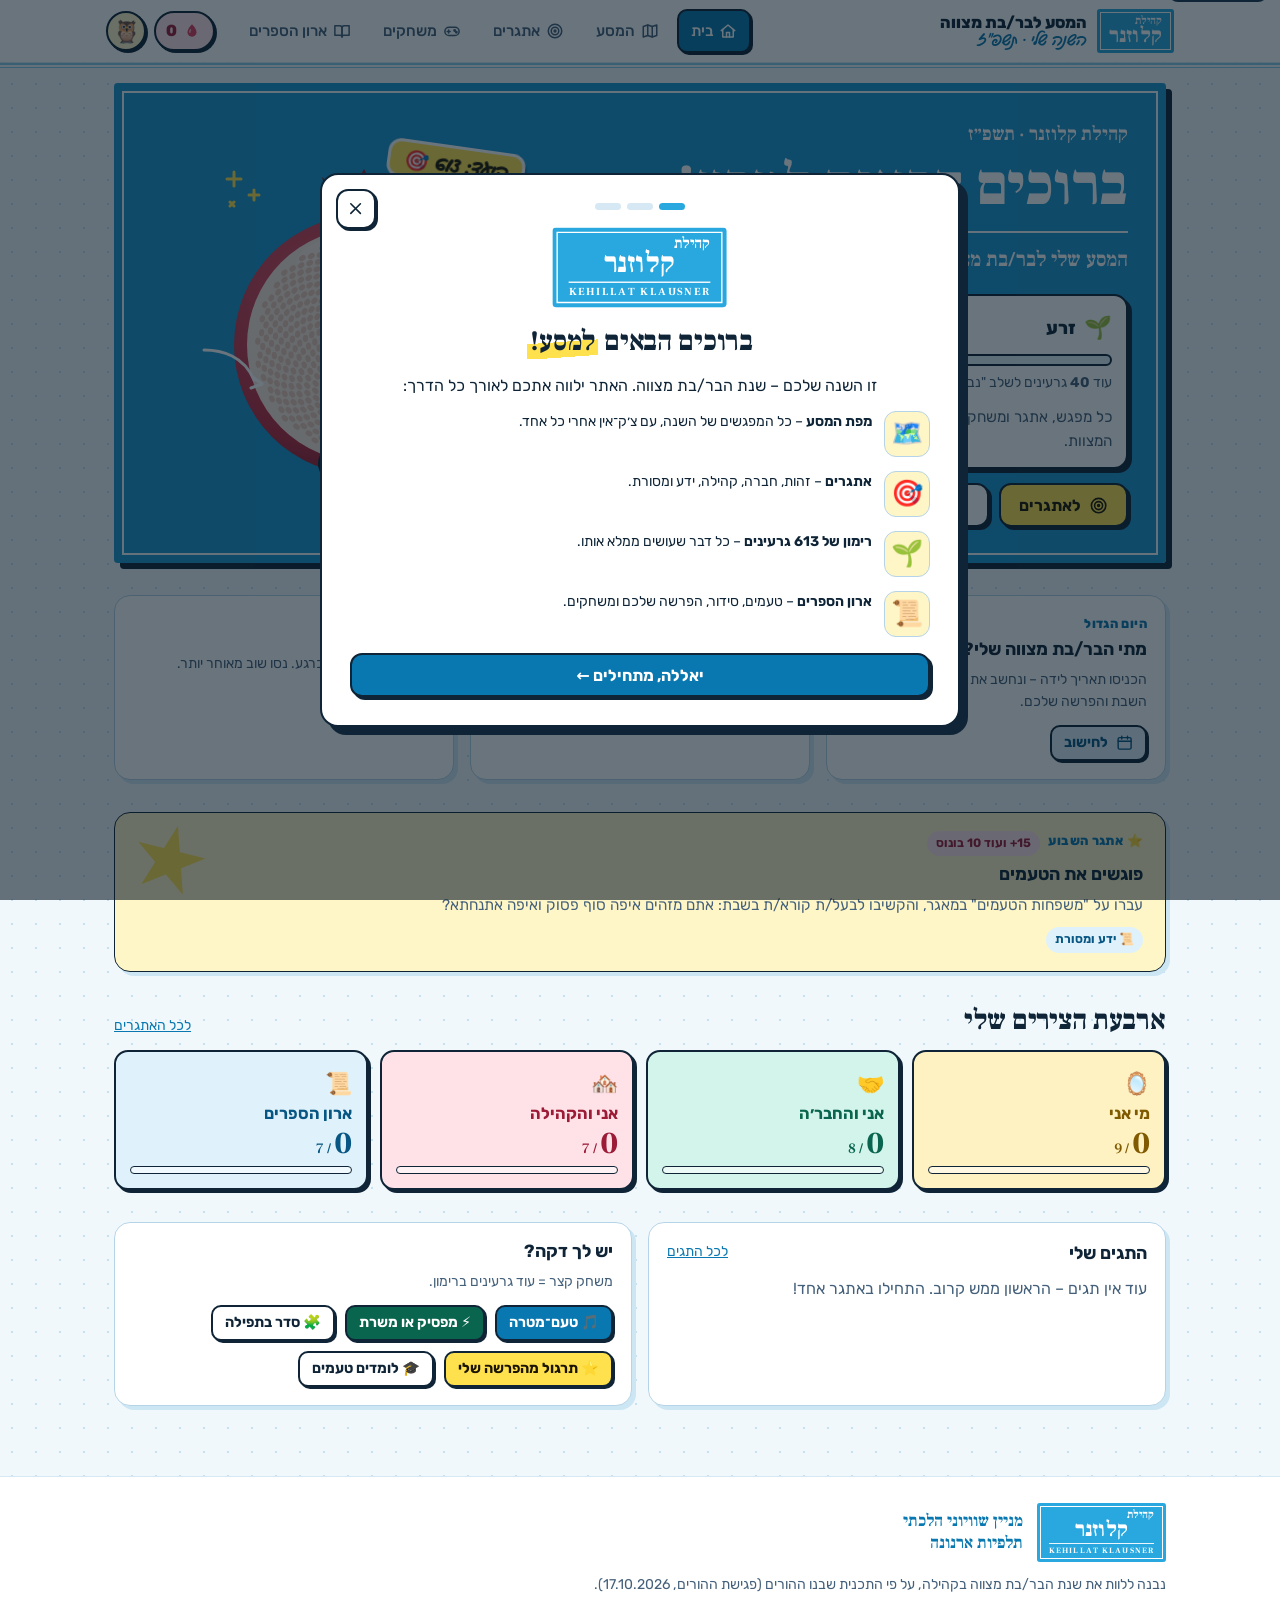
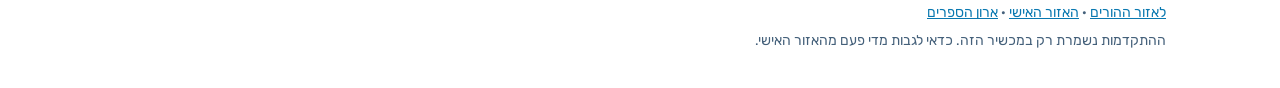
==== index.html @ bb638490 "אתר מלווה לשנת הבר/בת מצווה – קהילת קלוזנר מסע השנה, אתגרים, משחקים, קורס טעמים, תרגול מהפרשה, מפת ה" ====
<!doctype html>
<html lang="he" dir="rtl">
<head>
  <meta charset="utf-8">
  <meta name="viewport" content="width=device-width, initial-scale=1, viewport-fit=cover">
  <title>המסע לבר/בת מצווה · קהילת קלוזנר</title>
  <meta name="description" content="אתר מלווה לשנת הבר/בת מצווה בקהילת קלוזנר: מסע השנה, אתגרים, משחקים, טעמי המקרא, הסידור והפרשה שלי.">
  <meta name="theme-color" content="#29A8E0">
  <meta name="color-scheme" content="only light">
  <link rel="icon" href="assets/img/rimon.svg" type="image/svg+xml">
  <link rel="manifest" href="manifest.webmanifest">
  <link rel="preconnect" href="https://fonts.googleapis.com">
  <link rel="preconnect" href="https://fonts.gstatic.com" crossorigin>
  <link href="https://fonts.googleapis.com/css2?family=Rubik:wght@400;500;600;700;800&family=Frank+Ruhl+Libre:wght@700;900&family=Gveret+Levin&family=Noto+Serif+Hebrew:wght@400;500;700&display=swap" rel="stylesheet">
  <link rel="stylesheet" href="assets/css/styles.css">
</head>
<body>
  <a class="skip-link" href="#main">דילוג לתוכן</a>

  <header class="topbar">
    <div class="topbar__inner">
      <a class="brand" href="#/" aria-label="קהילת קלוזנר – המסע לבר/בת מצווה, לדף הבית">
        <span class="logo" aria-hidden="true"><small>קהילת</small><b>קלוזנר</b></span>
        <span class="brand__text">
          <strong>המסע לבר/בת מצווה</strong>
          <small>השנה שלי · תשפ״ז</small>
        </span>
      </a>
      <nav class="topnav" id="topnav" aria-label="ניווט ראשי"></nav>
      <div class="topbar__me">
        <a class="seed-pill" href="#/me" id="seedPill" aria-label="הגרעינים שלי"></a>
        <a class="avatar-btn" href="#/me" id="avatarBtn" aria-label="האזור האישי"></a>
      </div>
    </div>
  </header>

  <main id="main" tabindex="-1"></main>

  <footer class="site-footer">
    <div class="wrap">
      <div class="footer-brand">
        <span class="logo" aria-hidden="true"><small>קהילת</small><b>קלוזנר</b><i>KEHILLAT KLAUSNER</i></span>
        <span class="tagline">מניין שוויוני הלכתי<br>תלפיות ארנונה</span>
      </div>
      <p>נבנה ללוות את שנת הבר/בת מצווה בקהילה, על פי התכנית שבנו ההורים (פגישת ההורים, 17.10.2026).</p>
      <p><a href="#/parents">לאזור ההורים</a> · <a href="#/me">האזור האישי</a> · <a href="#/library">ארון הספרים</a></p>
      <p class="muted small">ההתקדמות נשמרת רק במכשיר הזה. כדאי לגבות מדי פעם מהאזור האישי.</p>
    </div>
  </footer>

  <nav class="tabbar" id="tabbar" aria-label="ניווט ראשי"></nav>

  <div id="modal-root"></div>
  <div id="toast-root" class="toast-root" aria-live="polite"></div>
  <canvas id="confetti" aria-hidden="true"></canvas>

  <!-- מרקם "דיו" לחותמות -->
  <svg width="0" height="0" style="position:absolute" aria-hidden="true">
    <filter id="rough"><feTurbulence type="fractalNoise" baseFrequency="0.9" numOctaves="2" seed="3" result="n"/><feDisplacementMap in="SourceGraphic" in2="n" scale="2.2"/></filter>
  </svg>

  <script src="assets/js/core.js"></script>
  <script src="assets/js/hebrew.js"></script>
  <script src="assets/js/data/program.js"></script>
  <script src="assets/js/data/quests.js"></script>
  <script src="assets/js/data/taamim.js"></script>
  <script src="assets/js/data/course.js"></script>
  <script src="assets/js/data/siddur.js"></script>
  <script src="assets/js/views/home.js"></script>
  <script src="assets/js/views/journey.js"></script>
  <script src="assets/js/views/quests.js"></script>
  <script src="assets/js/views/library.js"></script>
  <script src="assets/js/views/taamim.js"></script>
  <script src="assets/js/views/parasha.js"></script>
  <script src="assets/js/views/games.js"></script>
  <script src="assets/js/views/practice.js"></script>
  <script src="assets/js/views/course.js"></script>
  <script src="assets/js/views/me.js"></script>
  <script src="assets/js/views/parents.js"></script>
  <script src="assets/js/app.js"></script>
</body>
</html>
---- assets/css/styles.css ----
/* =========================================================
   המסע לבר/בת מצווה · קהילת קלוזנר
   מערכת עיצוב: שתי שכבות
   1. השכבה של הקהילה – תכלת הלוגו, מסגרת לבנה כפולה, אותיות סריף כבדות
   2. השכבה של המתבגר/ת – מרקר צהוב, כתב יד, מדבקות, חותמות וצללים "חתוכים"
   ========================================================= */

:root {
  /* צבעי הלוגו */
  --sky: #29A8E0;          /* התכלת של הלוגו */
  --sky-2: #1B96D1;        /* משטחי לוגו עם טקסט לבן גדול */
  --sky-deep: #0978B0;     /* כפתורים (ניגודיות עם לבן) */
  --sky-ink: #075683;      /* טקסט בגוון תכלת */
  --sky-soft: #DFF2FB;

  /* שכבת המתבגר/ת */
  --marker: #FFE14D;       /* מרקר צהוב */
  --marker-soft: #FFF6C7;

  --bg: #F1F8FC;
  --bg-2: #E2F0F8;
  --dot: #C6E1F1;
  --card: #FFFFFF;
  --card-2: #F5FAFD;
  --card-shadow: #CDE6F4;
  --ink: #0F2537;
  --ink-2: #44607A;
  --ink-3: #7A92A7;
  --line: #D6E8F3;
  --line-2: #B5D4E7;
  --edge: #0F2537;         /* קווי מתאר וצללים קשים */

  --pom: #E03A5A;          /* הרימון */
  --pom-2: #F2667F;
  --pom-deep: #9C1C38;
  --pom-soft: #FFE2E8;
  --honey: #F2B300;
  --honey-deep: #805A00;
  --honey-soft: #FFF2C2;
  --teal: #0F9E7B;
  --teal-deep: #0A654F;
  --teal-soft: #D3F4EA;
  --tch: var(--sky-deep);
  --tch-deep: var(--sky-ink);
  --tch-soft: var(--sky-soft);
  --plum: #7048B0;
  --plum-soft: #ECE3FA;
  --ok: #1E8E5A;

  --pith: #FBE9DD;
  --seed-empty: #EAC9B6;

  --radius: 16px;
  --radius-s: 12px;
  --shadow: 4px 4px 0 var(--card-shadow);
  --shadow-lg: 0 24px 60px -24px rgba(15, 37, 55, .45);

  --font: 'Rubik', system-ui, -apple-system, 'Segoe UI', Arial, sans-serif;
  --font-display: 'Frank Ruhl Libre', 'David', 'Times New Roman', serif;
  --font-hand: 'Gveret Levin', 'Playpen Sans Hebrew', 'Comic Sans MS', cursive;
  --font-text: 'Taamey Frank CLM', 'SBL Hebrew', 'Ezra SIL', 'Noto Serif Hebrew', 'Times New Roman', serif;

  --tabbar-h: 68px;
  /* עיצוב בהיר בלבד – כמו הלוגו. "only" מבקש מדפדפנים (כרום, סמסונג) לא להחשיך את האתר אוטומטית */
  color-scheme: only light;
}

/* ---------- בסיס ---------- */
*, *::before, *::after { box-sizing: border-box; }
html { -webkit-text-size-adjust: 100%; scroll-behavior: smooth; }
body {
  margin: 0;
  font-family: var(--font);
  font-size: 16px;
  line-height: 1.6;
  color: var(--ink);
  background-color: var(--bg);
  /* נייר מחברת מנוקד */
  background-image: radial-gradient(circle, var(--dot) 1.1px, transparent 1.4px);
  background-size: 24px 24px;
  min-height: 100vh;
  padding-bottom: calc(var(--tabbar-h) + env(safe-area-inset-bottom));
  overflow-x: hidden;
}
@media (min-width: 900px) { body { padding-bottom: 0; } }
img, svg { max-width: 100%; }
a { color: var(--sky-deep); }
h1, h2, h3, h4 { line-height: 1.2; margin: 0 0 .5em; font-weight: 700; }
h1, h2 { font-family: var(--font-display); font-weight: 900; letter-spacing: -.005em; }
h1 { font-size: clamp(1.9rem, 5.4vw, 2.7rem); }
h2 { font-size: clamp(1.35rem, 3.4vw, 1.75rem); }
h3 { font-size: 1.1rem; }
p { margin: 0 0 .8em; }
button, input, textarea, select { font: inherit; color: inherit; }
:focus-visible { outline: 3px solid var(--sky); outline-offset: 2px; border-radius: 6px; }
.muted { color: var(--ink-2); }
.faint { color: var(--ink-3); }
.small { font-size: .875rem; }
.tiny { font-size: .78rem; }
.center { text-align: center; }
.hidden { display: none !important; }
.sr-only { position: absolute; width: 1px; height: 1px; overflow: hidden; clip: rect(0 0 0 0); white-space: nowrap; }
.skip-link { position: absolute; top: -40px; right: 12px; background: var(--ink); color: var(--bg); padding: 8px 14px; border-radius: 10px; z-index: 100; }
.skip-link:focus { top: 10px; }
.text { font-family: var(--font-text); }
.hand { font-family: var(--font-hand); }
code { background: var(--bg-2); padding: 1px 6px; border-radius: 6px; font-size: .9em; direction: ltr; unicode-bidi: embed; }

.wrap { width: 100%; max-width: 1100px; margin: 0 auto; padding: 0 16px; }
@media (min-width: 700px) { .wrap { padding: 0 24px; } }

main { display: block; outline: none; min-height: 60vh; }
.page { padding: 20px 0 40px; animation: pageIn .35s ease both; }
@keyframes pageIn { from { opacity: 0; transform: translateY(6px); } to { opacity: 1; transform: none; } }
@media (prefers-reduced-motion: reduce) { .page { animation: none; } html { scroll-behavior: auto; } }

/* =========================================================
   שכבת הקהילה: קופסת הלוגו
   ========================================================= */
/* תכלת + מסגרת לבנה פנימית, כמו בלוגו */
.kbox {
  background: var(--sky-2);
  color: #fff;
  border-radius: 4px;
  box-shadow: inset 0 0 0 7px var(--sky-2), inset 0 0 0 9px rgba(255, 255, 255, .95);
}
.logo {
  display: inline-flex; flex-direction: column; align-items: center; justify-content: center;
  background: var(--sky); color: #fff; text-decoration: none; line-height: 1;
  padding: 6px 12px 7px; border-radius: 3px;
  box-shadow: inset 0 0 0 3px var(--sky), inset 0 0 0 4px #fff;
  font-family: var(--font-display);
}
.logo small { font-size: .62rem; font-weight: 700; align-self: flex-start; margin-bottom: -1px; }
.logo b { font-size: 1.32rem; font-weight: 900; letter-spacing: .01em; }
.logo i { font-style: normal; font-size: .5rem; letter-spacing: .14em; margin-top: 3px; padding-top: 3px; border-top: 1px solid rgba(255, 255, 255, .9); font-weight: 700; direction: ltr; }

/* =========================================================
   שכבת המתבגר/ת: מרקר, מדבקות, שרבוטים, חותמות
   ========================================================= */
.mark {
  background: linear-gradient(176deg, transparent 52%, var(--marker) 52% 90%, transparent 90%);
  padding: 0 .12em; -webkit-box-decoration-break: clone; box-decoration-break: clone;
}
.sticker {
  display: inline-flex; align-items: center; gap: 6px;
  font-family: var(--font-hand); font-size: 1.25rem; line-height: 1.1; font-weight: 700;
  background: var(--marker); color: #1A1400; padding: 6px 14px 5px; border-radius: 10px;
  transform: rotate(var(--r, -4deg));
  box-shadow: 0 0 0 3px #fff, 3px 5px 0 3px rgba(15, 37, 55, .18);
  white-space: nowrap;
}
.sticker--pink { background: #FF9FB4; color: #3A0614; }
.sticker--white { background: #fff; color: var(--ink); }
.doodle { position: absolute; pointer-events: none; color: #fff; }
.doodle svg { width: 100%; height: 100%; overflow: visible; }
.doodle path { fill: none; stroke: currentColor; stroke-width: 3; stroke-linecap: round; stroke-linejoin: round; }
.stamp {
  position: absolute; inset-inline-end: 10px; top: 8px;
  font-family: var(--font-display); font-weight: 900; font-size: .95rem; line-height: 1;
  color: var(--sky-deep); padding: 6px 10px 5px; border: 2px solid currentColor; border-radius: 4px;
  box-shadow: inset 0 0 0 2px var(--card), inset 0 0 0 3.5px currentColor;
  transform: rotate(-11deg); opacity: .9; filter: url(#rough);
  pointer-events: none; white-space: nowrap;
}
.stamp.fresh { animation: stampIn .45s cubic-bezier(.2, 1.4, .4, 1) both; }
@keyframes stampIn { from { transform: rotate(-24deg) scale(2.2); opacity: 0; } 60% { opacity: 1; } }

/* ---------- סרגל עליון ---------- */
.topbar {
  position: sticky; top: 0; z-index: 40;
  background: rgba(255, 255, 255, .92);
  background: color-mix(in srgb, var(--card) 90%, transparent);
  backdrop-filter: saturate(1.4) blur(10px);
  -webkit-backdrop-filter: saturate(1.4) blur(10px);
  border-bottom: 1px solid var(--line);
}
.topbar::after { /* קו כפול – כמו המסגרת בלוגו */
  content: ""; position: absolute; inset: auto 0 -6px 0; height: 5px;
  background: linear-gradient(to bottom, var(--sky) 0 2px, transparent 2px 4px, var(--sky) 4px 5px);
  opacity: .55;
}
.topbar__inner { max-width: 1100px; margin: 0 auto; padding: 9px 16px; display: flex; align-items: center; gap: 12px; }
.brand { display: flex; align-items: center; gap: 10px; text-decoration: none; color: inherit; min-width: 0; }
.brand__text { display: flex; flex-direction: column; line-height: 1.15; min-width: 0; }
.brand__text strong { font-size: 1rem; font-weight: 800; white-space: nowrap; }
.brand__text small { font-family: var(--font-hand); font-size: 1rem; color: var(--sky-deep); line-height: 1; }
@media (max-width: 380px) { .brand__text { display: none; } }
.topnav { display: none; margin-inline-start: auto; gap: 4px; }
.topnav a { display: inline-flex; align-items: center; gap: 6px; padding: 8px 12px; border-radius: 10px; text-decoration: none; color: var(--ink-2); font-weight: 500; font-size: .95rem; border: 2px solid transparent; }
.topnav a:hover { background: var(--bg-2); color: var(--ink); }
.topnav a.active { background: var(--sky-deep); color: #fff; border-color: var(--edge); box-shadow: 2px 2px 0 var(--edge); }
.topnav svg { width: 18px; height: 18px; }
.topbar__me { margin-inline-start: auto; display: flex; align-items: center; gap: 8px; }
@media (min-width: 900px) {
  .topnav { display: flex; }
  .topbar__me { margin-inline-start: 8px; }
}
.seed-pill {
  display: inline-flex; align-items: center; gap: 6px; padding: 5px 12px 5px 10px; border-radius: 999px;
  background: var(--pom-soft); color: var(--pom-deep); font-weight: 800; text-decoration: none; font-variant-numeric: tabular-nums;
  border: 2px solid var(--edge); box-shadow: 2px 2px 0 var(--edge);
}
.seed-pill svg { width: 18px; height: 18px; color: var(--pom); }
.seed-pill.bump { animation: bump .6s ease; }
@keyframes bump { 30% { transform: scale(1.18) rotate(-4deg); } 60% { transform: scale(.96); } }
.avatar-btn {
  width: 40px; height: 40px; border-radius: 50%; display: grid; place-items: center; font-size: 22px; text-decoration: none;
  background: var(--marker-soft); border: 2px solid var(--edge); box-shadow: 2px 2px 0 var(--edge); flex: none;
}

/* ---------- סרגל תחתון ---------- */
.tabbar {
  position: fixed; bottom: 0; inset-inline: 0; z-index: 45;
  height: calc(var(--tabbar-h) + env(safe-area-inset-bottom));
  padding-bottom: env(safe-area-inset-bottom);
  background: rgba(255, 255, 255, .96);
  background: color-mix(in srgb, var(--card) 95%, transparent);
  backdrop-filter: blur(12px); -webkit-backdrop-filter: blur(12px);
  border-top: 2px solid var(--line-2);
  display: grid; grid-template-columns: repeat(5, 1fr);
}
.tabbar a { display: flex; flex-direction: column; align-items: center; justify-content: center; gap: 2px; text-decoration: none; color: var(--ink-3); font-size: .72rem; font-weight: 500; }
.tabbar a svg { width: 24px; height: 24px; padding: 2px; border-radius: 10px; transition: background .2s, color .2s; }
.tabbar a.active { color: var(--sky-deep); font-weight: 800; }
.tabbar a.active svg { background: var(--marker); color: #1A1400; width: 46px; box-shadow: 0 0 0 2px var(--edge); }
@media (min-width: 900px) { .tabbar { display: none; } }

/* ---------- כותרת תחתונה ---------- */
.site-footer { border-top: 1px solid var(--line); padding: 26px 0 30px; color: var(--ink-2); font-size: .88rem; margin-top: 30px; background: var(--card); }
.site-footer p { margin: 0 0 .4em; }
.footer-brand { display: flex; gap: 14px; align-items: center; margin-bottom: 12px; }
.footer-brand .tagline { font-family: var(--font-display); color: var(--sky-deep); font-size: 1.05rem; font-weight: 700; line-height: 1.3; }

/* ---------- אייקונים ---------- */
.ic { width: 1.2em; height: 1.2em; flex: none; stroke: currentColor; fill: none; stroke-width: 2; stroke-linecap: round; stroke-linejoin: round; vertical-align: -.22em; }

/* ---------- כפתורים (צל חתוך) ---------- */
.btn {
  display: inline-flex; align-items: center; justify-content: center; gap: 8px;
  padding: 10px 18px; border-radius: 12px; cursor: pointer; font-weight: 700; text-decoration: none;
  background: var(--sky-deep); color: #fff; line-height: 1.2; min-height: 44px;
  border: 2px solid var(--edge); box-shadow: 3px 3px 0 var(--edge);
  transition: transform .1s ease, box-shadow .1s ease, filter .15s;
}
.btn:hover { transform: translate(-1px, -1px); box-shadow: 4px 4px 0 var(--edge); }
.btn:active { transform: translate(2px, 2px); box-shadow: 1px 1px 0 var(--edge); }
.btn[disabled] { opacity: .5; cursor: not-allowed; transform: none; }
.btn--ghost { background: var(--card); color: var(--ink); }
.btn--ghost:hover { background: var(--card-2); }
.btn--soft { background: var(--sky-soft); color: var(--sky-ink); }
.btn--ink { background: var(--ink); color: var(--bg); }
.btn--tch { background: var(--sky-deep); }
.btn--teal { background: var(--teal-deep); }
.btn--honey, .btn--marker { background: var(--marker); color: #1A1400; }
.btn--pom { background: var(--pom-deep); }
.btn--sm { padding: 6px 12px; min-height: 36px; font-size: .9rem; border-radius: 10px; box-shadow: 2px 2px 0 var(--edge); }
.btn--block { width: 100%; }
.icon-btn { width: 40px; height: 40px; border-radius: 12px; border: 2px solid var(--edge); background: var(--card); display: inline-grid; place-items: center; cursor: pointer; color: var(--ink); box-shadow: 2px 2px 0 var(--edge); }
.icon-btn:hover { background: var(--marker-soft); }
.link-btn { background: none; border: 0; padding: 0; color: var(--sky-deep); cursor: pointer; font-weight: 600; text-decoration: underline; text-underline-offset: 3px; }
.btn-row { display: flex; flex-wrap: wrap; gap: 10px; align-items: center; }

/* ---------- כרטיסים ---------- */
.card { background: var(--card); border: 1.5px solid var(--line-2); border-radius: var(--radius); padding: 18px; box-shadow: var(--shadow); position: relative; }
.card--flat { box-shadow: none; }
.card--link { display: block; color: inherit; text-decoration: none; transition: transform .12s ease, box-shadow .12s, border-color .12s; cursor: pointer; text-align: start; width: 100%; font: inherit; }
.card--link:hover, .quest:hover, .taam-card:hover, .station__card:hover { transform: translate(-2px, -2px); box-shadow: 6px 6px 0 var(--sky); border-color: var(--edge); }
.grid { display: grid; gap: 14px; }
.grid-2 { display: grid; gap: 16px; grid-template-columns: 1fr; }
.grid-3 { display: grid; gap: 16px; grid-template-columns: 1fr; }
.grid-4 { display: grid; gap: 12px; grid-template-columns: repeat(2, 1fr); }
@media (min-width: 640px) { .grid-2 { grid-template-columns: 1fr 1fr; } .grid-3 { grid-template-columns: 1fr 1fr; } }
@media (min-width: 960px) { .grid-3 { grid-template-columns: repeat(3, 1fr); } .grid-4 { grid-template-columns: repeat(4, 1fr); } }
.stack > * + * { margin-top: 14px; }
.section { margin-top: 32px; }
.section-head { display: flex; align-items: end; justify-content: space-between; gap: 12px; margin-bottom: 12px; flex-wrap: wrap; }
.section-head h2 { margin: 0; }
.overline { display: block; font-size: .8rem; font-weight: 800; letter-spacing: .03em; color: var(--sky-deep); margin-bottom: 4px; }
.page-head { margin: 8px 0 20px; }
.page-head h1 { display: inline; background: linear-gradient(176deg, transparent 55%, var(--marker) 55% 92%, transparent 92%); padding: 0 .1em; -webkit-box-decoration-break: clone; box-decoration-break: clone; }
.page-head h1 + p, .page-head p { color: var(--ink-2); max-width: 62ch; font-size: 1.04rem; margin-top: 12px; }
.crumbs { font-size: .88rem; margin-bottom: 8px; display: flex; gap: 6px; align-items: center; flex-wrap: wrap; }
.crumbs a { color: var(--ink-2); text-decoration: none; }
.crumbs a:hover { color: var(--ink); text-decoration: underline; }

/* ---------- צ'יפים ותגיות ---------- */
.chips { display: flex; flex-wrap: wrap; gap: 8px; }
.chip {
  display: inline-flex; align-items: center; gap: 6px; padding: 6px 13px; border-radius: 999px; cursor: pointer; text-decoration: none;
  background: var(--card); border: 2px solid var(--line-2); font-weight: 600; font-size: .92rem; color: var(--ink-2);
}
.chip:hover { color: var(--ink); border-color: var(--edge); }
.chip[aria-pressed="true"], .chip.active { background: var(--marker); border-color: var(--edge); color: #1A1400; box-shadow: 2px 2px 0 var(--edge); }
.tag { display: inline-flex; align-items: center; gap: 5px; padding: 3px 9px; border-radius: 999px; font-size: .76rem; font-weight: 700; background: var(--bg-2); color: var(--ink-2); white-space: nowrap; }
.tag--identity { background: var(--honey-soft); color: var(--honey-deep); }
.tag--social { background: var(--teal-soft); color: var(--teal-deep); }
.tag--community { background: var(--pom-soft); color: var(--pom-deep); }
.tag--knowledge { background: var(--sky-soft); color: var(--sky-ink); }
.tag--girls { background: var(--plum-soft); color: var(--plum); }
.tag--boys { background: var(--sky-soft); color: var(--sky-ink); }
.tag--joint { background: var(--bg-2); color: var(--ink-2); }
.tag--seed { background: var(--pom-soft); color: var(--pom-deep); }
.tag--ok { background: #DDF2E7; background: color-mix(in srgb, var(--ok) 16%, transparent); color: var(--ok); }
.tag--need { background: var(--marker); color: #1A1400; }
.tag--progress { background: var(--sky-soft); color: var(--sky-ink); }

/* ---------- התקדמות ---------- */
.bar { height: 12px; background: var(--bg-2); border-radius: 999px; overflow: hidden; border: 2px solid var(--edge); }
.bar > span { display: block; height: 100%; border-radius: inherit; background: repeating-linear-gradient(-45deg, var(--pom) 0 8px, var(--pom-2) 8px 16px); transition: width .8s cubic-bezier(.2, .8, .2, 1); }
.bar--thin { height: 8px; border-width: 1.5px; }

/* ---------- טפסים ---------- */
.field { display: block; margin-bottom: 14px; }
.field > span { display: block; font-weight: 700; font-size: .92rem; margin-bottom: 6px; }
.field small { display: block; color: var(--ink-3); margin-top: 4px; }
.input, .textarea, .select {
  width: 100%; padding: 11px 13px; border-radius: 12px; border: 2px solid var(--line-2); background: var(--card-2);
  transition: border-color .15s, background .15s;
}
.input:focus, .textarea:focus, .select:focus { outline: none; border-color: var(--sky-deep); background: var(--card); box-shadow: 3px 3px 0 var(--sky-soft); }
.textarea { min-height: 96px; resize: vertical; line-height: 1.55; }
.check { display: flex; gap: 10px; align-items: center; cursor: pointer; font-size: .95rem; }
.check input { width: 20px; height: 20px; accent-color: var(--sky-deep); }
.seg { display: inline-flex; background: var(--bg-2); padding: 4px; border-radius: 14px; gap: 4px; flex-wrap: wrap; border: 2px solid var(--line-2); }
.seg button { border: 2px solid transparent; background: transparent; padding: 7px 14px; border-radius: 10px; cursor: pointer; font-weight: 700; color: var(--ink-2); }
.seg button[aria-pressed="true"] { background: var(--card); color: var(--ink); border-color: var(--edge); box-shadow: 2px 2px 0 var(--edge); }

/* ---------- חלון קופץ ---------- */
.modal-backdrop {
  position: fixed; inset: 0; z-index: 80; background: rgba(8, 24, 38, .6);
  display: flex; align-items: flex-end; justify-content: center; animation: fadeIn .2s ease;
}
.modal {
  background: var(--card); width: 100%; max-width: 640px; max-height: 92vh; overflow: auto;
  border-radius: 22px 22px 0 0; padding: 22px 18px calc(22px + env(safe-area-inset-bottom));
  border: 2px solid var(--edge); border-bottom: 0;
  box-shadow: var(--shadow-lg); animation: sheetUp .28s cubic-bezier(.2, .8, .2, 1);
  position: relative;
}
.modal--wide { max-width: 860px; }
.modal__close { position: absolute; top: 14px; left: 14px; }
.modal h2 { padding-left: 46px; }
.modal h2[tabindex="-1"]:focus { outline: none; }
@media (min-width: 700px) {
  .modal-backdrop { align-items: center; padding: 24px; }
  .modal { border-radius: 18px; padding: 28px; border-bottom: 2px solid var(--edge); box-shadow: 8px 8px 0 var(--edge); }
}
@keyframes fadeIn { from { opacity: 0; } }
@keyframes sheetUp { from { transform: translateY(40px); opacity: 0; } }

/* ---------- הודעות וחגיגות ---------- */
.toast-root { position: fixed; z-index: 90; top: 74px; inset-inline: 0; display: flex; flex-direction: column; align-items: center; gap: 8px; pointer-events: none; padding: 0 16px; }
.toast {
  background: var(--ink); color: var(--bg); padding: 9px 16px; border-radius: 12px; font-weight: 700; font-size: .95rem;
  box-shadow: 3px 3px 0 var(--sky); display: inline-flex; gap: 8px; align-items: center; animation: toastIn .35s cubic-bezier(.2, .8, .2, 1);
  max-width: 100%; transform: rotate(-1.5deg);
}
.toast--seed { background: var(--marker); color: #1A1400; box-shadow: 0 0 0 2px var(--edge), 3px 3px 0 2px var(--edge); }
.toast--seed svg { color: var(--pom); }
.toast.out { animation: toastOut .3s ease forwards; }
@keyframes toastIn { from { transform: translateY(-14px) scale(.9) rotate(-6deg); opacity: 0; } }
@keyframes toastOut { to { transform: translateY(-10px); opacity: 0; } }
#confetti { position: fixed; inset: 0; width: 100%; height: 100%; pointer-events: none; z-index: 95; }
.celebrate { text-align: center; padding: 10px 4px 4px; }
.celebrate__icon {
  font-size: 60px; line-height: 1; display: inline-grid; place-items: center; width: 116px; height: 116px; border-radius: 50%;
  background: var(--marker); margin-bottom: 14px; border: 5px solid #fff; box-shadow: 0 0 0 2px var(--edge), 5px 6px 0 2px var(--edge);
  transform: rotate(-8deg); animation: pop .55s cubic-bezier(.2, 1.6, .4, 1);
}
.celebrate h2 { padding: 0 !important; }
@keyframes pop { from { transform: scale(.4) rotate(-30deg); opacity: 0; } }

/* =========================================================
   דף הבית
   ========================================================= */
.hero { position: relative; display: grid; gap: 20px; align-items: center; padding: 26px 22px 24px; }
@media (min-width: 760px) { .hero { grid-template-columns: 1.25fr 1fr; padding: 36px 38px; } }
.hero.kbox { box-shadow: inset 0 0 0 8px var(--sky-2), inset 0 0 0 10px rgba(255, 255, 255, .95), 6px 6px 0 var(--edge); }
.hero__kicker { font-family: var(--font-display); font-weight: 700; font-size: 1.2rem; display: block; }
.hero h1 { font-size: clamp(2.3rem, 8vw, 3.6rem); color: #fff; margin: 2px 0 10px; }
.hero__rule { height: 2px; background: #fff; border: 0; margin: 0 0 10px; opacity: .95; }
.hero__sub { display: block; font-family: var(--font-display); font-weight: 700; font-size: 1.3rem; margin-bottom: 18px; }
.hero .level-card { color: var(--ink); }
.level-card { background: var(--card); border: 2px solid var(--edge); border-radius: 14px; padding: 14px; margin-bottom: 14px; box-shadow: 4px 4px 0 var(--edge); }
.level-card__top { display: flex; align-items: center; justify-content: space-between; gap: 10px; margin-bottom: 8px; }
.level-card p { margin: 10px 0 0; color: var(--ink-2); font-size: .95rem; }
.level-name { font-weight: 800; font-size: 1.12rem; display: flex; align-items: center; gap: 8px; }
.level-name span { font-size: 1.4rem; }
.hero .btn--ghost { background: #fff; color: var(--ink); }
.rimon-wrap { position: relative; max-width: 230px; margin: 0 auto; width: 100%; order: -1; }
@media (min-width: 760px) { .rimon-wrap { max-width: 300px; order: 0; } }
.rimon-count { position: absolute; inset-inline: 0; bottom: 3%; text-align: center; }
.rimon-count strong { display: inline-block; background: #fff; color: var(--ink); border: 2px solid var(--edge); padding: 3px 14px; border-radius: 999px; font-size: 1.05rem; font-variant-numeric: tabular-nums; box-shadow: 3px 3px 0 var(--edge); }
.rimon .seed { fill: var(--seed-empty); transform-box: fill-box; transform-origin: center; }
.rimon .seed.on { fill: url(#seedG); animation: seedIn .5s ease both; }
@keyframes seedIn { from { opacity: 0; transform: scale(.2); } }
.hero .sticker--goal { position: absolute; top: -6px; inset-inline-start: -8px; --r: 8deg; z-index: 2; }
.hero .doodle--arrow { width: 70px; height: 60px; inset-inline-end: -14px; bottom: 26%; transform: scaleX(-1); }
.hero .doodle--stars { width: 46px; height: 46px; top: 4%; inset-inline-end: 2%; color: var(--marker); }
@media (max-width: 759px) { .hero .doodle--arrow { display: none; } }

.countdown { display: flex; gap: 14px; align-items: center; }
.countdown__num { font-family: var(--font-display); font-size: 2.8rem; font-weight: 900; color: var(--sky-deep); line-height: 1; font-variant-numeric: tabular-nums; }
.next-card { display: flex; gap: 14px; align-items: flex-start; }
.next-card__emoji { font-size: 32px; width: 58px; height: 58px; border-radius: 14px; display: grid; place-items: center; background: var(--marker-soft); flex: none; border: 2px solid var(--edge); transform: rotate(-4deg); }
.pillar-stats { display: grid; grid-template-columns: repeat(2, 1fr); gap: 12px; }
@media (min-width: 760px) { .pillar-stats { grid-template-columns: repeat(4, 1fr); } }
.pillar-stat { border-radius: 14px; padding: 14px; text-decoration: none; color: inherit; display: block; border: 2px solid var(--edge); box-shadow: 3px 3px 0 var(--edge); transition: transform .12s, box-shadow .12s; }
.pillar-stat:hover { transform: translate(-2px, -2px); box-shadow: 5px 5px 0 var(--edge); }
.pillar-stat strong { display: block; font-size: 1.02rem; }
.pillar-stat .num { font-family: var(--font-display); font-size: 1.9rem; font-weight: 900; line-height: 1.1; }
.p-identity { background: var(--honey-soft); color: var(--honey-deep); }
.p-social { background: var(--teal-soft); color: var(--teal-deep); }
.p-community { background: var(--pom-soft); color: var(--pom-deep); }
.p-knowledge { background: var(--sky-soft); color: var(--sky-ink); }
.weekly { position: relative; overflow: hidden; background: var(--marker-soft); border-color: var(--edge); }
.weekly::before { content: "★"; position: absolute; inset-inline-end: 14px; top: 2px; font-size: 90px; line-height: 1; color: var(--marker); transform: rotate(14deg); }
.weekly > * { position: relative; }
.parasha-mini { display: flex; gap: 12px; align-items: center; }
.parasha-mini__icon { width: 48px; height: 48px; border-radius: 12px; display: grid; place-items: center; background: var(--sky); color: #fff; flex: none; box-shadow: inset 0 0 0 3px var(--sky), inset 0 0 0 4px #fff; }
.badge-row { display: flex; gap: 10px; flex-wrap: wrap; }
.badge-mini { width: 54px; height: 54px; border-radius: 50%; display: grid; place-items: center; font-size: 26px; background: var(--marker); border: 3px solid #fff; box-shadow: 0 0 0 2px var(--edge), 2px 3px 0 2px var(--edge); }
.badge-mini:nth-child(odd) { transform: rotate(-7deg); }
.badge-mini:nth-child(even) { transform: rotate(6deg); background: #FFC7D3; }
.badge-mini:nth-child(3n) { background: var(--sky-soft); }

/* =========================================================
   מפת המסע
   ========================================================= */
.journey { position: relative; padding: 10px 0 30px; }
.journey__path { position: absolute; inset: 0; width: 100%; height: 100%; pointer-events: none; overflow: visible; }
.journey__path path.road { fill: none; stroke: var(--line-2); stroke-width: 14; stroke-linecap: round; }
.journey__path path.dash { fill: none; stroke: var(--card); stroke-width: 3; stroke-dasharray: 2 12; stroke-linecap: round; }
.journey__path path.done { fill: none; stroke: var(--sky); stroke-width: 8; stroke-linecap: round; }
.stations { position: relative; display: flex; flex-direction: column; gap: 26px; }
.station { display: grid; grid-template-columns: 76px 1fr; gap: 12px; align-items: center; }
.station:nth-child(even) { grid-template-columns: 1fr 76px; }
.station:nth-child(even) .station__node { order: 2; }
@media (min-width: 760px) {
  .station, .station:nth-child(even) { grid-template-columns: 1fr 96px 1fr; }
  .station .station__node { order: 0 !important; grid-column: 2; }
  .station .station__card { grid-column: 1; grid-row: 1; }
  .station:nth-child(even) .station__card { grid-column: 3; }
}
.station__node {
  width: 68px; height: 68px; border-radius: 50%; display: grid; place-items: center; font-size: 30px; justify-self: center;
  background: var(--card); border: 3px solid var(--edge); position: relative; z-index: 2; cursor: pointer;
  box-shadow: 3px 3px 0 var(--edge); transition: transform .15s;
}
.station__node:hover { transform: scale(1.06) rotate(-4deg); }
.station--done .station__node { background: var(--sky); }
.station--done .station__node::after {
  content: "✓"; position: absolute; bottom: -4px; left: -4px; width: 26px; height: 26px; border-radius: 50%;
  background: var(--marker); color: #1A1400; font-size: 15px; font-weight: 900; display: grid; place-items: center; border: 2px solid var(--edge);
}
.station--next .station__node { background: var(--marker); animation: ring 2s infinite; }
@keyframes ring { 0% { box-shadow: 3px 3px 0 var(--edge), 0 0 0 0 color-mix(in srgb, var(--marker) 80%, transparent); } 70% { box-shadow: 3px 3px 0 var(--edge), 0 0 0 16px transparent; } 100% { box-shadow: 3px 3px 0 var(--edge), 0 0 0 0 transparent; } }
.station--me .station__node { background: var(--marker); font-size: 34px; transform: rotate(-8deg); }
.station--future .station__node { border-style: dashed; opacity: .75; box-shadow: none; }
.station__card { padding: 14px 16px; cursor: pointer; text-align: start; width: 100%; font: inherit; color: inherit; }
.station--done .station__card { padding-top: 16px; }
.station__when { font-size: .8rem; font-weight: 800; color: var(--sky-deep); display: flex; align-items: center; gap: 6px; }
.station__title { font-weight: 800; font-size: 1.05rem; margin: 2px 0 6px; padding-inline-end: 0; }
.station--done .station__title { padding-inline-end: 64px; }
.station__tags { display: flex; gap: 6px; flex-wrap: wrap; }
.station--me .station__card { background: var(--marker-soft); border-color: var(--edge); }
.legend { display: flex; gap: 14px; flex-wrap: wrap; font-size: .85rem; color: var(--ink-2); }
.legend i { display: inline-block; width: 13px; height: 13px; border-radius: 50%; margin-inline-end: 5px; vertical-align: -1px; border: 2px solid var(--edge); }
.legend .l-done { background: var(--sky); }
.legend .l-next { background: var(--marker); }
.legend .l-me { background: var(--marker); border-radius: 3px; transform: rotate(45deg); }
.detail-meta { display: grid; gap: 8px; background: var(--card-2); border: 1.5px solid var(--line-2); border-radius: 12px; padding: 12px 14px; margin: 12px 0; font-size: .94rem; }
.detail-meta div { display: flex; gap: 8px; align-items: baseline; }
.detail-meta b { min-width: 74px; color: var(--ink-2); font-weight: 700; }
.figure-box { background: var(--marker-soft); border: 1.5px dashed var(--honey-deep); border-radius: 12px; padding: 12px 14px; margin: 12px 0; color: var(--ink); }
.figure-box h4 { margin: 0 0 6px; color: var(--honey-deep); }

/* =========================================================
   אתגרים
   ========================================================= */
.quest { display: flex; flex-direction: column; gap: 8px; position: relative; text-align: start; width: 100%; font: inherit; color: inherit; cursor: pointer; transition: transform .12s, box-shadow .12s, border-color .12s; padding-inline-start: 22px; }
.quest__top { display: flex; justify-content: space-between; align-items: center; gap: 8px; }
.quest h3 { margin: 0; }
.quest p { margin: 0; color: var(--ink-2); font-size: .95rem; }
.quest--done { background: var(--card-2); }
.quest--done h3::before { content: "✓ "; color: var(--ok); }
.quest--weekly { border: 2px solid var(--edge); background: var(--marker-soft); }
.quest__bar { position: absolute; inset-inline-start: 0; top: 14px; bottom: 14px; width: 6px; border-radius: 0 6px 6px 0; }
.pillar-head { display: flex; gap: 14px; align-items: center; padding: 16px; border-radius: 14px; margin-bottom: 16px; border: 2px solid var(--edge); box-shadow: 4px 4px 0 var(--edge); }
.pillar-head .big { font-size: 32px; }
.pillar-head h2 { margin: 0; }

/* =========================================================
   ארון הספרים
   ========================================================= */
.lib-card { display: flex; gap: 14px; align-items: flex-start; }
.lib-card__icon { width: 52px; height: 52px; border-radius: 12px; display: grid; place-items: center; flex: none; border: 2px solid var(--edge); }
.lib-card__icon svg { width: 26px; height: 26px; }
.lib-card h3 { margin: 0 0 4px; }
.lib-card p { margin: 0; color: var(--ink-2); font-size: .94rem; }
.visited-dot { display: inline-block; width: 9px; height: 9px; border-radius: 50%; background: var(--ok); margin-inline-start: 6px; vertical-align: 2px; }

/* טעמים */
.rank-ladder { display: grid; gap: 10px; }
.rank-row { display: grid; grid-template-columns: 110px 1fr; gap: 10px; align-items: center; }
.rank-row__label { font-weight: 800; font-size: .95rem; display: flex; flex-direction: column; line-height: 1.2; }
.rank-row__label small { font-weight: 400; color: var(--ink-3); font-size: .75rem; }
.rank-row__items { display: flex; flex-wrap: wrap; gap: 6px; }
.rank-pill { display: inline-flex; align-items: center; gap: 6px; border-radius: 999px; padding: 3px 12px 3px 6px; font-size: .9rem; font-weight: 700; border: 1.5px solid currentColor; cursor: pointer; font-family: var(--font); }
.rank-pill .g { font-family: var(--font-text); font-size: 1.9rem; line-height: 1; width: 34px; height: 30px; text-align: center; overflow: visible; }
.r-emperor { background: #F4E1E6; background: color-mix(in srgb, var(--pom-deep) 14%, var(--card)); color: var(--pom-deep); }
.r-king { background: var(--pom-soft); color: var(--pom-deep); }
.r-duke { background: var(--honey-soft); color: var(--honey-deep); }
.r-count { background: var(--teal-soft); color: var(--teal-deep); }
.r-servant { background: var(--sky-soft); color: var(--sky-ink); }
.taam-card { display: grid; grid-template-columns: 74px 1fr; gap: 14px; align-items: center; cursor: pointer; text-align: start; width: 100%; font: inherit; color: inherit; transition: transform .12s, box-shadow .12s, border-color .12s; }
.taam-glyph { width: 74px; height: 74px; border-radius: 14px; display: grid; place-items: center; font-family: var(--font-text); font-size: 2.8rem; line-height: 1; border: 2px solid currentColor; }
.taam-card h3 { margin: 0 0 2px; font-size: 1.08rem; }
.taam-card .ex { font-family: var(--font-text); font-size: 1.35rem; }
.taam-big { text-align: center; margin: 6px 0 12px; }
.taam-big .glyph { font-family: var(--font-text); font-size: 5rem; line-height: 1.1; display: block; }
.taam-big .word { font-family: var(--font-text); font-size: 2.4rem; line-height: 1.4; }
.ex-list { display: flex; flex-wrap: wrap; gap: 8px; }
.ex-list span { font-family: var(--font-text); font-size: 1.4rem; background: var(--card-2); border: 1.5px solid var(--line-2); border-radius: 10px; padding: 4px 12px; line-height: 1.6; }
.ex-list small { font-family: var(--font); font-size: .72rem; color: var(--ink-3); display: block; line-height: 1; padding-bottom: 4px; }
.seq { display: flex; flex-wrap: wrap; gap: 6px; align-items: center; }
.seq .arrow { color: var(--ink-3); font-weight: 800; }
.group-card .verse { font-family: var(--font-text); font-size: 1.6rem; line-height: 1.9; margin: 10px 0 2px; }

/* קורא / תיקון */
.reader-tools { display: flex; flex-wrap: wrap; gap: 10px; align-items: center; justify-content: space-between; margin-bottom: 14px; }
.reader { font-family: var(--font-text); font-size: calc(1.7rem * var(--fs, 1)); line-height: 2.15; word-spacing: .08em; }
.reader .vnum { font-family: var(--font); font-size: .5em; color: var(--ink-3); vertical-align: .55em; margin: 0 .25em; font-weight: 700; }
.reader .w { border-radius: 6px; cursor: pointer; transition: background .15s; padding: 0 1px; }
.reader .w:hover { background: var(--bg-2); }
.reader .w.sel { background: var(--marker); color: #1A1400 !important; }
.reader.colors .w.r-emperor { color: var(--pom-deep); }
.reader.colors .w.r-king { color: var(--pom); }
.reader.colors .w.r-duke { color: var(--honey-deep); }
.reader.colors .w.r-count { color: var(--teal); }
.reader.colors .w.r-servant { color: var(--sky-deep); }
.reader .w.hl { background: var(--marker); color: #1A1400 !important; }
.reader.colors .w { background-color: transparent; }
.reader.colors .w.r-emperor, .reader.colors .w.r-king, .reader.colors .w.r-duke, .reader.colors .w.r-count, .reader.colors .w.r-servant { background: transparent; }
.reader.colors .w.hl, .reader.colors .w.sel { background: var(--marker); }
.reader.scroll { font-family: 'Noto Serif Hebrew', 'Frank Ruhl Libre', serif; font-weight: 500; text-align: justify; line-height: 2; }
.reader.scroll .vnum { display: none; }
.reader .petucha { display: block; height: .6em; }
.reader .setuma { display: inline-block; width: 3em; }
.paseq { color: var(--ink-3); }
.taam-pop { position: absolute; z-index: 30; background: var(--ink); color: var(--bg); padding: 10px 14px; border-radius: 12px; font-family: var(--font); font-size: .92rem; line-height: 1.4; box-shadow: 4px 4px 0 var(--sky); max-width: 260px; }
.taam-pop b { font-size: 1.05rem; }
.taam-legend { display: flex; flex-wrap: wrap; gap: 6px; }
.verse-card { position: relative; }
.recorder { display: flex; align-items: center; gap: 10px; flex-wrap: wrap; }
.rec-dot { width: 12px; height: 12px; border-radius: 50%; background: var(--pom); animation: blink 1s infinite; }
@keyframes blink { 50% { opacity: .2; } }
.font-ctl { display: inline-flex; gap: 6px; }

/* סידור */
.service-tabs { margin-bottom: 16px; }
.timeline { position: relative; padding-inline-start: 30px; }
.timeline::before { content: ""; position: absolute; inset-inline-start: 11px; top: 6px; bottom: 6px; width: 0; border-inline-start: 3px dashed var(--sky); }
.tl-item { position: relative; margin-bottom: 12px; }
.tl-item::before { content: attr(data-n); position: absolute; inset-inline-start: -30px; top: 14px; width: 26px; height: 26px; border-radius: 50%; background: var(--sky); border: 2px solid var(--edge); font-size: .74rem; font-weight: 800; display: grid; place-items: center; color: #fff; }
.tl-item details { background: var(--card); border: 1.5px solid var(--line-2); border-radius: 14px; padding: 0; box-shadow: var(--shadow); }
.tl-item details[open] { border-color: var(--edge); }
.tl-item summary { list-style: none; cursor: pointer; padding: 14px 16px; display: flex; justify-content: space-between; gap: 10px; align-items: center; }
.tl-item summary::-webkit-details-marker { display: none; }
.tl-item summary h3 { margin: 0; font-size: 1.05rem; }
.tl-item summary p { margin: 2px 0 0; color: var(--ink-2); font-size: .92rem; }
.tl-item summary .chev { transition: transform .2s; color: var(--ink-3); flex: none; }
.tl-item details[open] summary .chev { transform: rotate(-90deg); }
.tl-body { padding: 0 16px 16px; }
.words { display: grid; gap: 6px; margin: 4px 0 12px; }
.words__line { display: grid; grid-template-columns: 150px 1fr; gap: 10px; align-items: baseline; padding: 6px 12px; border-radius: 10px; background: var(--card-2); border: 1.5px solid var(--line); }
.words__line--all { background: var(--sky-soft); border-color: #9FD6F0; border-color: color-mix(in srgb, var(--sky) 45%, transparent); }
.words__who { font-size: .8rem; font-weight: 700; color: var(--ink-2); }
.words__line--all .words__who { color: var(--sky-ink); }
.words__text { font-family: var(--font-text); font-size: 1.25rem; line-height: 1.7; }
.words__line--all .words__text { color: var(--sky-ink); font-weight: 700; }
@media (max-width: 520px) { .words__line { grid-template-columns: 1fr; gap: 0; } }
.map-legend { background: var(--card); border: 2px dashed var(--line-2); border-radius: 14px; padding: 12px 14px; margin-bottom: 14px; display: grid; gap: 8px; }
.map-legend__row { display: grid; grid-template-columns: 128px 1fr; gap: 10px; align-items: start; font-size: .94rem; color: var(--ink-2); }
.map-legend__tag { margin: 0 !important; padding: 4px 10px !important; font-family: var(--font) !important; font-size: .9rem !important; font-weight: 700; line-height: 1.4 !important; text-align: center; border-radius: 10px; }
.map-legend__tag--do { background: var(--bg-2); color: var(--ink); }
@media (max-width: 480px) { .map-legend__row { grid-template-columns: 1fr; gap: 4px; } .map-legend__tag { justify-self: start; } }
.highlight { background: var(--marker-soft); border-radius: 10px; padding: 10px 12px; margin-bottom: 10px; border-inline-start: 4px solid var(--marker); }
.highlight b { color: var(--honey-deep); }
.practice { margin: 0; padding-inline-start: 18px; }
.practice li { margin-bottom: 4px; }
.say { font-family: var(--font-text); font-size: 1.3rem; line-height: 1.7; background: var(--sky-soft); color: var(--sky-ink); border-radius: 10px; padding: 8px 14px; margin: 8px 0; }
.body-grid { display: grid; gap: 10px; grid-template-columns: 1fr; }
@media (min-width: 640px) { .body-grid { grid-template-columns: 1fr 1fr; } }
.body-item { display: flex; gap: 12px; align-items: flex-start; }
.body-item .e { font-size: 26px; width: 46px; height: 46px; border-radius: 12px; background: var(--marker-soft); display: grid; place-items: center; flex: none; border: 1.5px solid var(--line-2); }
.blessing { font-family: var(--font-text); font-size: 1.45rem; line-height: 1.9; background: var(--card-2); border: 1.5px solid var(--line-2); border-radius: 14px; padding: 14px 18px; }
.blessing .resp { display: block; color: var(--sky-deep); font-size: .95em; }
.blessing .resp::before { content: "הקהל: "; font-family: var(--font); font-size: .6em; font-weight: 700; }
.steps { counter-reset: s; list-style: none; padding: 0; margin: 0; }
.steps li { counter-increment: s; position: relative; padding: 0 46px 14px 0; }
.steps li::before { content: counter(s); position: absolute; right: 0; top: 0; width: 32px; height: 32px; border-radius: 50%; background: var(--sky); color: #fff; font-weight: 900; display: grid; place-items: center; border: 2px solid var(--edge); }
.steps li::after { content: ""; position: absolute; right: 15px; top: 34px; bottom: 2px; width: 2px; background: var(--line-2); }
.steps li:last-child::after { display: none; }
.steps h4 { margin: 4px 0 2px; }
.steps p { margin: 0; color: var(--ink-2); }
.gloss-item { padding: 12px 14px; border-bottom: 1px solid var(--line); }
.gloss-item:last-child { border-bottom: 0; }
.gloss-item dt { font-weight: 800; }
.gloss-item dd { margin: 2px 0 0; color: var(--ink-2); }
.search { position: relative; }
.search .ic { position: absolute; inset-inline-start: 12px; top: 50%; transform: translateY(-50%); color: var(--ink-3); }
.search .input { padding-inline-start: 40px; }

/* מחשבון הפרשה */
/* פאנלים עם טקסט קטן – תכלת עמוק יותר בשביל ניגודיות */
.result-box.kbox, .capsule.kbox { background: var(--sky-deep); box-shadow: inset 0 0 0 7px var(--sky-deep), inset 0 0 0 9px rgba(255, 255, 255, .95), 5px 5px 0 var(--edge); }
.result-box { position: relative; padding: 24px 22px 22px; }
.result-box .overline { color: #fff; font-size: .95rem; }
.result-box .big { font-family: var(--font-display); font-size: clamp(2rem, 7vw, 2.9rem); font-weight: 900; line-height: 1.15; }
.result-box > p { font-size: 1.15rem; font-weight: 700; }
.result-box .detail-meta { background: var(--card); color: var(--ink); border-color: var(--edge); }
.result-box .small { color: #fff; font-weight: 500; }
.result-box .small.muted { color: #fff; opacity: .95; }
.result-box .btn--ghost { background: #fff; color: var(--ink); }
.result-box > .sticker { position: absolute; top: -12px; inset-inline-start: 18px; --r: -6deg; }
.aliyot { display: flex; flex-wrap: wrap; gap: 8px; }
.verify-row { display: flex; flex-wrap: wrap; gap: 10px; align-items: center; margin: 4px 0 16px; }
.verify-warn { font-weight: 800; font-size: 1.05rem; color: #fff; }

/* קורס "לומדים טעמים" */
.c-path { list-style: none; padding: 0; margin: 0 0 18px; position: relative; }
.c-path::before { content: ""; position: absolute; inset-inline-start: 21px; top: 10px; bottom: 10px; border-inline-start: 3px dashed var(--line-2); }
.c-step { display: grid; grid-template-columns: 46px 1fr; gap: 12px; align-items: start; margin-bottom: 12px; position: relative; }
.c-step__num { width: 44px; height: 44px; border-radius: 50%; display: grid; place-items: center; font-weight: 900; font-size: 1.1rem; background: var(--card); border: 2px solid var(--edge); box-shadow: 2px 2px 0 var(--edge); z-index: 1; }
.c-step--done .c-step__num { background: var(--sky); color: #fff; }
.c-step--next .c-step__num { background: var(--marker); color: #1A1400; animation: ring 2s infinite; }
.c-step--locked .c-step__num { border-style: dashed; box-shadow: none; color: var(--ink-3); }
.c-step--locked .c-step__card { opacity: .7; }
.c-step--next .c-step__card { border-color: var(--edge); background: var(--marker-soft); }
.c-dots { display: flex; gap: 6px; align-items: center; justify-content: center; margin-bottom: 12px; flex-wrap: wrap; }
.c-dots i { width: 28px; height: 8px; border-radius: 999px; background: var(--line); }
.c-dots i.past { background: var(--sky); }
.c-dots i.on { background: var(--marker); box-shadow: 0 0 0 2px var(--edge); }
.c-dots i.quiz { width: auto; height: auto; background: none; font-style: normal; opacity: .5; }
.c-dots i.quiz.on { opacity: 1; box-shadow: none; }
.c-stage { min-height: 260px; }
.c-title { font-size: clamp(1.35rem, 4.5vw, 1.75rem); }
.c-text { font-size: 1.08rem; line-height: 1.7; margin-bottom: 12px; }
.c-list { margin: 8px 0 0; padding-inline-start: 20px; }
.c-list li { margin-bottom: 6px; }
.c-nav { display: flex; justify-content: space-between; align-items: center; gap: 10px; margin-top: 14px; }
.c-glyphs { display: flex; flex-wrap: wrap; gap: 10px; margin: 6px 0 14px; }
.c-glyph { display: grid; justify-items: center; gap: 2px; min-width: 100px; padding: 10px 12px; border-radius: 14px; border: 2px solid currentColor; cursor: pointer; font: inherit; box-shadow: 3px 3px 0 currentColor; }
.c-glyph .g { font-family: var(--font-text); font-size: 2.8rem; line-height: 1.15; }
.c-glyph small { font-size: .74rem; opacity: .85; }
.c-seq { margin: 6px 0 12px; }
.c-verse { font-family: var(--font-text); font-size: 1.75rem; line-height: 2.2; background: var(--card-2); border: 1.5px solid var(--line-2); border-radius: 14px; padding: 10px 16px; margin-top: 8px; }
.c-verse--scroll { font-family: 'Noto Serif Hebrew', 'Frank Ruhl Libre', serif; font-weight: 500; }
.cv-w { border-radius: 6px; padding: 0 2px; }
.cv-on { font-weight: 700; background: rgba(15, 37, 55, .06); background: color-mix(in srgb, currentColor 10%, transparent); }
.cv-dim { color: var(--ink-3); }
.c-ref { margin: 4px 2px 0; }
.c-legend { display: flex; flex-wrap: wrap; gap: 6px; margin-top: 8px; }
.c-legend .rank-pill { cursor: default; }
.c-compare { display: grid; gap: 12px; }
.c-compare > div > .tag { margin-bottom: 2px; }
.c-task { background: var(--marker-soft); border: 2px dashed var(--honey-deep); border-radius: 14px; padding: 14px; position: relative; margin-top: 6px; }
.c-task .sticker { position: absolute; top: -14px; inset-inline-start: 14px; }
.c-prompt { font-weight: 700; font-size: 1.12rem; margin: 6px 0 10px; }
.c-find { text-align: start; background: var(--card); border-radius: 12px; padding: 6px 10px; }
.g-inline { font-family: var(--font-text); font-size: 1.4rem; line-height: 1; vertical-align: -.2em; }

/* תרגול מהפרשה שלי */
.practice-promo { position: relative; }
.practice-promo .sticker { position: absolute; top: -12px; inset-inline-start: 16px; }
.practice-mode { display: flex; flex-direction: column; gap: 4px; text-align: start; cursor: pointer; font: inherit; color: inherit; width: 100%; transition: transform .12s, box-shadow .12s, border-color .12s; }
.practice-mode:hover { transform: translate(-2px, -2px); box-shadow: 6px 6px 0 var(--sky); border-color: var(--edge); }
.practice-mode .pm-emoji { font-size: 28px; line-height: 1.2; }
.practice-mode.active { background: var(--marker-soft); border: 2px solid var(--edge); box-shadow: 4px 4px 0 var(--edge); }
.pq-word { font-family: var(--font-text); font-size: 3.2rem; line-height: 1.5; }
.pq-verse { font-family: var(--font-text); font-size: 1.45rem; line-height: 2.1; margin: 6px 0 4px; color: var(--ink-2); }
.pq-target { background: var(--marker); color: #1A1400; border-radius: 6px; padding: 0 4px; box-shadow: 0 0 0 2px var(--edge); }
.stop-verse { font-family: var(--font-text); font-size: 1.75rem; line-height: 2.3; }
.stop-verse .sw { cursor: pointer; border-radius: 8px; padding: 0 4px; border: 2px solid transparent; display: inline-block; line-height: 1.6; }
.stop-verse .sw:hover, .stop-verse .sw:focus-visible { border-color: var(--edge); background: var(--marker-soft); }
.stop-verse .sw.right { background: #CDEBDA; background: color-mix(in srgb, var(--ok) 25%, transparent); border-color: var(--ok); }
.stop-verse .sw.wrong { background: var(--pom-soft); border-color: var(--pom); }
.reveal { font-family: var(--font-text); font-size: 1.4rem; line-height: 2.1; background: var(--card-2); border: 1.5px solid var(--line-2); border-radius: 12px; padding: 10px 14px; margin-top: 6px; }
.track-row { border: 1.5px solid var(--line-2); border-radius: 14px; padding: 10px 14px; margin-bottom: 10px; background: var(--card); }
.track-row.lvl-2 { border-color: var(--ok); background: #EEF8F2; background: color-mix(in srgb, var(--ok) 8%, var(--card)); }
.track-text { font-family: var(--font-text); font-size: 1.5rem; line-height: 2.1; }
.track-actions { display: flex; gap: 8px; flex-wrap: wrap; align-items: center; margin-top: 6px; }
.vlabel { font-weight: 800; color: var(--sky-deep); font-size: .9rem; margin-inline-end: auto; }
.scroll-big { font-family: 'Noto Serif Hebrew', 'Frank Ruhl Libre', serif; font-weight: 500; font-size: 2rem; line-height: 2; text-align: center; padding: 16px; background: var(--card-2); border-radius: 12px; border: 2px solid var(--line-2); }

/* הודעה גדולה: לבדוק עם ההורים */
.notice-big__icon {
  font-size: 52px; width: 96px; height: 96px; border-radius: 50%; display: grid; place-items: center; margin: 0 auto 12px;
  background: var(--marker); border: 4px solid #fff; box-shadow: 0 0 0 2px var(--edge), 4px 5px 0 2px var(--edge); transform: rotate(-8deg);
  animation: pop .55s cubic-bezier(.2, 1.6, .4, 1);
}
.notice-big h2 { text-align: center; font-size: clamp(1.8rem, 6.5vw, 2.5rem); padding: 0 !important; margin-bottom: 14px; }
.notice-big__found { text-align: center; padding: 14px 16px; margin-bottom: 14px; font-size: 1.1rem; font-weight: 700; background: var(--sky-deep); box-shadow: inset 0 0 0 6px var(--sky-deep), inset 0 0 0 8px #fff; }
.notice-big__found b { font-family: var(--font-display); font-size: 1.7rem; font-weight: 900; }
.notice-big__lead { font-size: 1.2rem; line-height: 1.5; text-align: center; background: var(--marker-soft); border-radius: 12px; padding: 12px 14px; }
.notice-steps { padding-inline-start: 22px; margin: 0 0 18px; }
.notice-steps > li { margin-bottom: 10px; font-size: 1.04rem; }
.notice-steps ul { padding-inline-start: 4px; list-style: none; margin: 8px 0 0; }
.notice-steps ul li { margin-bottom: 8px; background: var(--card-2); border: 1.5px solid var(--line-2); border-radius: 10px; padding: 8px 12px; font-size: .97rem; }

/* =========================================================
   משחקים
   ========================================================= */
.game-card { display: flex; flex-direction: column; gap: 8px; }
.game-card__art { height: 120px; border-radius: 12px; display: grid; place-items: center; font-size: 54px; margin-bottom: 4px; font-family: var(--font-text); border: 2px solid var(--edge); }
.game-stage { max-width: 620px; margin: 0 auto; }
.game-hud { display: flex; justify-content: space-between; align-items: center; gap: 10px; margin-bottom: 14px; font-weight: 700; }
.game-q { text-align: center; padding: 26px 16px; }
.game-q .glyph { font-family: var(--font-text); font-size: 5.5rem; line-height: 1.05; display: block; }
.game-q .word { font-family: var(--font-text); font-size: 2.3rem; line-height: 1.5; }
.game-q .prompt { font-size: 1.15rem; font-weight: 700; }
.options { display: grid; grid-template-columns: 1fr 1fr; gap: 12px; margin-top: 16px; }
.opt { padding: 16px 12px; border-radius: 14px; border: 2px solid var(--edge); background: var(--card); font-weight: 800; font-size: 1.05rem; cursor: pointer; min-height: 60px; box-shadow: 3px 3px 0 var(--edge); transition: transform .08s, background .2s, box-shadow .08s; }
.opt:hover { background: var(--marker-soft); }
.opt:active { transform: translate(2px, 2px); box-shadow: 1px 1px 0 var(--edge); }
.opt.right { background: #D6EEE1; background: color-mix(in srgb, var(--ok) 22%, var(--card)); }
.opt.wrong { background: var(--pom-soft); animation: shake .35s; }
@keyframes shake { 25% { transform: translateX(-6px); } 75% { transform: translateX(6px); } }
.order-pool, .order-answer { display: flex; flex-wrap: wrap; gap: 8px; min-height: 58px; padding: 10px; border-radius: 14px; }
.order-answer { background: var(--card-2); border: 2px dashed var(--line-2); margin-bottom: 12px; }
.order-chip { padding: 9px 14px; border-radius: 12px; border: 2px solid var(--edge); background: var(--card); font-weight: 700; cursor: pointer; box-shadow: 2px 2px 0 var(--edge); }
.order-chip .n { display: inline-grid; place-items: center; width: 22px; height: 22px; border-radius: 50%; background: var(--marker); color: #1A1400; font-size: .75rem; margin-inline-end: 6px; border: 1.5px solid var(--edge); }
.order-chip.ok { background: #D9EFE3; background: color-mix(in srgb, var(--ok) 20%, var(--card)); }
.order-chip.bad { background: var(--pom-soft); }
/* הסבר אחרי תשובה */
.fb-box { min-height: 1.6em; margin-top: 14px; font-size: 1rem; line-height: 1.55; border-radius: 12px; }
.fb-box--ok { color: var(--ok); font-weight: 700; }
.fb-box--fix { text-align: start; background: var(--marker-soft); border: 2px solid var(--edge); padding: 12px 14px; box-shadow: 3px 3px 0 var(--edge); color: var(--ink); line-height: 1.75; }
.fb-glyph { display: inline-block; font-family: var(--font-text); font-size: 1.9rem; line-height: 1.5; height: 1.4em; vertical-align: -.45em; margin-inline-end: 4px; }
.speed-btns { display: grid; grid-template-columns: 1fr 1fr; gap: 12px; margin-top: 16px; }
.speed-btns .opt { min-height: 90px; font-size: 1.25rem; }
.timer { height: 10px; border-radius: 999px; background: var(--bg-2); overflow: hidden; border: 2px solid var(--edge); }
.timer span { display: block; height: 100%; background: var(--marker); transition: width .25s linear; }
.score-big { font-family: var(--font-display); font-size: 3.8rem; font-weight: 900; color: var(--sky-deep); line-height: 1; }

/* =========================================================
   האזור האישי
   ========================================================= */
.profile-card { display: flex; gap: 16px; align-items: center; flex-wrap: wrap; }
.profile-card .avatar { width: 84px; height: 84px; border-radius: 50%; font-size: 46px; display: grid; place-items: center; background: var(--marker); border: 4px solid #fff; box-shadow: 0 0 0 2px var(--edge), 4px 4px 0 2px var(--edge); transform: rotate(-5deg); }
.stat-row { display: grid; grid-template-columns: repeat(2, 1fr); gap: 10px; }
@media (min-width: 640px) { .stat-row { grid-template-columns: repeat(4, 1fr); } }
.stat { background: var(--card); border: 2px solid var(--edge); border-radius: 14px; padding: 12px; text-align: center; box-shadow: 3px 3px 0 var(--edge); }
.stat b { display: block; font-family: var(--font-display); font-size: 1.8rem; font-weight: 900; line-height: 1.1; }
.stat span { font-size: .82rem; color: var(--ink-2); }
/* דף מדבקות */
.badges {
  display: grid; grid-template-columns: repeat(3, 1fr); gap: 14px 10px; padding: 18px 12px;
  background: var(--card); border: 2px dashed var(--line-2); border-radius: 18px;
}
@media (min-width: 640px) { .badges { grid-template-columns: repeat(5, 1fr); } }
@media (min-width: 960px) { .badges { grid-template-columns: repeat(6, 1fr); } }
.badge { text-align: center; padding: 4px; border: 0; background: none; cursor: pointer; font: inherit; color: inherit; }
.badge__icon {
  width: 66px; height: 66px; margin: 0 auto 8px; border-radius: 50%; display: grid; place-items: center; font-size: 30px;
  background: var(--sb, var(--marker)); border: 4px solid #fff; box-shadow: 0 0 0 2px var(--edge), 3px 4px 0 2px var(--edge);
  transform: rotate(var(--r, 0deg)); transition: transform .2s;
}
.badge:hover .badge__icon { transform: rotate(0deg) scale(1.08); }
.badge b { display: block; font-size: .84rem; line-height: 1.25; }
.badge--locked .badge__icon { background: transparent; border: 2px dashed var(--line-2); box-shadow: none; font-size: 22px; opacity: .6; transform: none; }
.badge--locked b { color: var(--ink-3); font-weight: 500; }
.avatar-pick { display: grid; grid-template-columns: repeat(auto-fill, minmax(46px, 1fr)); gap: 6px; }
.avatar-pick button { font-size: 24px; height: 48px; border-radius: 12px; border: 2px solid var(--line-2); background: var(--card-2); cursor: pointer; padding: 0; }
.avatar-pick button[aria-pressed="true"] { border-color: var(--edge); background: var(--marker); box-shadow: 2px 2px 0 var(--edge); }
.journal-entry { border-inline-start: 4px solid var(--marker); padding: 6px 14px; margin-bottom: 12px; background: var(--card); border-radius: 0 10px 10px 0; }
.journal-entry .when { font-size: .78rem; color: var(--ink-3); }
.journal-entry h4 { margin: 0 0 2px; font-size: .98rem; }
.journal-entry p { white-space: pre-wrap; margin: 0; font-family: var(--font-hand); font-size: 1.25rem; line-height: 1.35; }
.album { display: grid; grid-template-columns: repeat(2, 1fr); gap: 14px; }
@media (min-width: 760px) { .album { grid-template-columns: repeat(4, 1fr); } }
/* כרטיס אספנות */
.album-card { background: var(--card); border: 2px solid var(--edge); border-radius: 14px; padding: 14px; text-align: center; box-shadow: 4px 4px 0 var(--edge); position: relative; }
.album-card:nth-child(odd) { transform: rotate(-1.5deg); }
.album-card:nth-child(even) { transform: rotate(1.2deg); }
.album-card .ph { width: 58px; height: 58px; border-radius: 50%; margin: 0 auto 8px; display: grid; place-items: center; font-family: var(--font-display); font-weight: 900; font-size: 1.5rem; color: #fff; background: var(--sky); border: 3px solid #fff; box-shadow: 0 0 0 2px var(--edge); }
.album-card b { display: block; }
.album-card small { color: var(--ink-2); display: block; }
.album-card p { font-family: var(--font-hand); font-size: 1.15rem; line-height: 1.3; margin: 6px 0 0; }
.album-empty { border: 2px dashed var(--line-2); border-radius: 14px; padding: 18px; text-align: center; color: var(--ink-3); background: var(--card); }
.capsule { border-radius: 4px; padding: 24px 22px; }
.capsule .field > span, .capsule .small { color: #fff; }
.capsule .small.muted { color: #fff; opacity: .95; }
.capsule h3 { font-family: var(--font-display); font-size: 1.5rem; font-weight: 900; }
.capsule .btn { background: var(--marker); color: #1A1400; }
.capsule--sealed { text-align: center; }
.capsule--sealed .lock { font-size: 54px; }
.capsule--sealed p { color: #fff; font-weight: 600; }

/* =========================================================
   אזור ההורים
   ========================================================= */
.table-wrap { overflow-x: auto; border: 2px solid var(--edge); border-radius: 14px; background: var(--card); box-shadow: 4px 4px 0 var(--card-shadow); }
table { width: 100%; border-collapse: collapse; font-size: .94rem; }
th, td { padding: 11px 14px; text-align: start; border-bottom: 1px solid var(--line); vertical-align: top; }
th { background: var(--sky); color: #fff; font-weight: 800; font-size: .86rem; white-space: nowrap; }
tr:last-child td { border-bottom: 0; }
.need-owner { background: var(--marker-soft); border: 2px solid var(--edge); border-radius: 14px; padding: 16px; box-shadow: 4px 4px 0 var(--edge); }
.principle { display: flex; gap: 12px; align-items: flex-start; }
.principle .ico { width: 44px; height: 44px; border-radius: 12px; display: grid; place-items: center; background: var(--sky); color: #fff; flex: none; box-shadow: inset 0 0 0 3px var(--sky), inset 0 0 0 4px #fff; }
.principle .ico svg { width: 22px; height: 22px; }
.principle h3 { margin: 0 0 2px; font-size: 1rem; }
.principle p { margin: 0; color: var(--ink-2); font-size: .94rem; }

/* הרשמה */
.onb-steps { display: flex; gap: 6px; justify-content: center; margin-bottom: 14px; }
.onb-steps i { width: 26px; height: 7px; border-radius: 999px; background: var(--line); }
.onb-steps i.on { background: var(--sky); }
.onb-logo { display: flex; justify-content: center; margin: 4px 0 14px; }
.onb-logo .logo { transform: scale(1.35); margin: 14px 0; }
.gender-pick { display: grid; grid-template-columns: 1fr 1fr; gap: 10px; }
.gender-pick button { padding: 14px; border-radius: 14px; border: 2px solid var(--line-2); background: var(--card-2); font-weight: 800; font-size: 1.05rem; cursor: pointer; }
.gender-pick button[aria-pressed="true"] { border-color: var(--edge); background: var(--marker); color: #1A1400; box-shadow: 3px 3px 0 var(--edge); }

.empty { text-align: center; padding: 26px 16px; color: var(--ink-2); }
.empty .e { font-size: 40px; }
.note { background: var(--card); border: 2px dashed var(--line-2); border-radius: 12px; padding: 12px 14px; font-size: .92rem; color: var(--ink-2); }
.loading { display: inline-flex; gap: 6px; align-items: center; color: var(--ink-2); }
.loading::before { content: ""; width: 16px; height: 16px; border-radius: 50%; border: 2.5px solid var(--line-2); border-top-color: var(--sky-deep); animation: spin .8s linear infinite; }
@keyframes spin { to { transform: rotate(360deg); } }

/* =========================================================
   טלפון
   ========================================================= */
* { -webkit-tap-highlight-color: transparent; }
a, button, [role="button"], summary { touch-action: manipulation; }
.modal { max-height: 92dvh; }
.logo small { font-size: .7rem; }
th { background: var(--sky-deep); }

/* במסכי מגע אין "ריחוף" – שלא יישארו כרטיסים מורמים אחרי לחיצה */
@media (hover: none) {
  .card--link:hover, .quest:hover, .taam-card:hover, .station__card:hover, .practice-mode:hover { transform: none; box-shadow: var(--shadow); border-color: var(--line-2); }
  .practice-mode.active:hover { box-shadow: 4px 4px 0 var(--edge); border-color: var(--edge); }
  .btn:hover { transform: none; box-shadow: 3px 3px 0 var(--edge); }
  .btn--sm:hover { box-shadow: 2px 2px 0 var(--edge); }
  .pillar-stat:hover { transform: none; box-shadow: 3px 3px 0 var(--edge); }
  .station__node:hover { transform: none; }
  .opt:hover { background: var(--card); }
}

@media (max-width: 759px) {
  /* כותרת דף הבית קומפקטית: הרימון קטן לצד הברכה */
  .hero { grid-template-columns: 1fr 108px; column-gap: 12px; row-gap: 0; padding: 20px 18px 18px; align-items: center; }
  .hero > div:first-child { display: contents; }
  .hero__kicker, .hero h1, .hero__rule, .hero__sub { grid-column: 1; }
  .hero .rimon-wrap { grid-column: 2; grid-row: 1 / span 4; order: 0; max-width: 108px; margin: 0; }
  .hero .level-card, .hero .btn-row { grid-column: 1 / -1; }
  .hero h1 { font-size: clamp(1.65rem, 7.6vw, 2.2rem); margin: 2px 0 8px; }
  .hero__kicker { font-size: .95rem; }
  .hero__sub { font-size: 1.08rem; margin-bottom: 14px; }
  .hero .sticker--goal, .hero .doodle--stars { display: none; }
  .hero .rimon-count { bottom: -6px; }
  .hero .rimon-count strong { font-size: .78rem; padding: 1px 8px; box-shadow: 2px 2px 0 var(--edge); }
  .hero .level-card { padding: 12px; }
  .hero .level-card p { font-size: .9rem; }
  .hero .btn-row .btn { flex: 1; white-space: nowrap; padding: 10px 12px; }
}

@media (max-width: 640px) {
  body { font-size: 15.5px; }
  .page { padding: 14px 0 30px; }
  .section { margin-top: 24px; }
  .card { padding: 15px; }
  .page-head { margin-bottom: 16px; }
  .page-head p { font-size: 1rem; }
  /* אתגרים: תיאור מקוצר (המלא נפתח בלחיצה) */
  .quest p { display: -webkit-box; -webkit-line-clamp: 2; -webkit-box-orient: vertical; overflow: hidden; }
  /* מאגר הטעמים: שני טורים קומפקטיים */
  .taam-grid { grid-template-columns: 1fr 1fr; gap: 10px; }
  .taam-grid .taam-card { grid-template-columns: 1fr; justify-items: center; text-align: center; gap: 6px; padding: 12px 8px; }
  .taam-grid .taam-glyph { width: 60px; height: 60px; font-size: 2.2rem; }
  .taam-grid .taam-card h3 { font-size: .98rem; }
  .taam-grid .taam-card h3 .faint, .taam-grid .taam-card .small { display: none; }
  .taam-grid .taam-card .ex { font-size: 1.2rem; }
  .rank-row { grid-template-columns: 1fr; gap: 6px; }
  .rank-row__label { flex-direction: row; gap: 8px; align-items: baseline; flex-wrap: wrap; }
  .grid-3 { gap: 12px; }
  .weekly::before { font-size: 64px; }
  .c-stage { min-height: 0; }
  .c-verse, .reader { font-size: calc(1.5rem * var(--fs, 1)); }
  .c-verse { font-size: 1.5rem; padding: 8px 12px; }
  .c-glyph { min-width: 88px; padding: 8px; }
  .c-glyph .g { font-size: 2.3rem; }
  .game-q { padding: 18px 6px; }
  .game-q .glyph { font-size: 4.5rem; }
  .opt { padding: 13px 8px; font-size: 1rem; }
  .modal { padding: 20px 16px calc(20px + env(safe-area-inset-bottom)); }
  .notice-big h2 { font-size: 1.6rem; }
  .notice-big__lead { font-size: 1.05rem; }
}

@media (max-width: 380px) {
  .topbar__inner { padding: 8px 12px; gap: 8px; }
  .seed-pill { padding: 4px 10px 4px 8px; }
  .hero { grid-template-columns: 1fr 92px; }
  .hero .rimon-wrap { max-width: 92px; }
}

@media (prefers-reduced-motion: reduce) {
  *, *::before, *::after { animation-duration: .01ms !important; animation-iteration-count: 1 !important; transition-duration: .01ms !important; }
}
@media print {
  .topbar, .tabbar, .site-footer, .no-print { display: none !important; }
  body { background: #fff; padding: 0; }
  .card { box-shadow: none; }
}
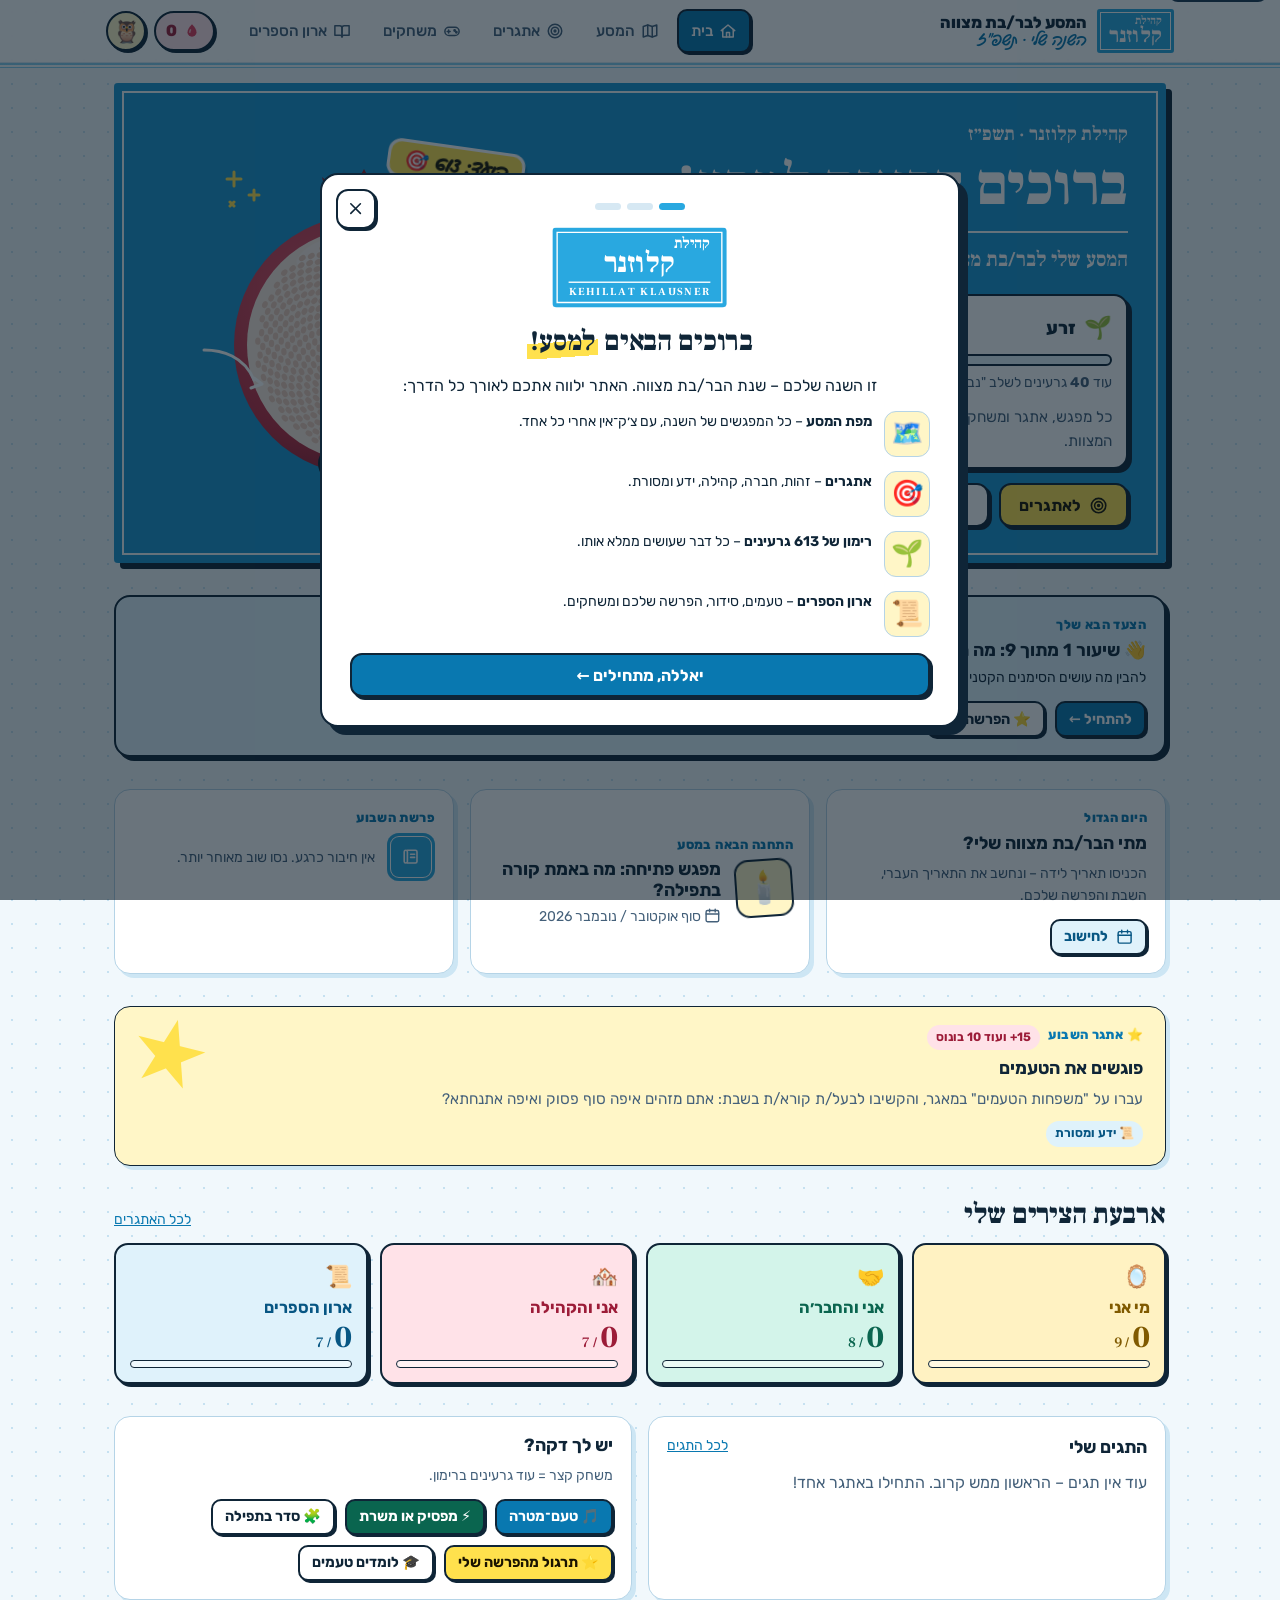
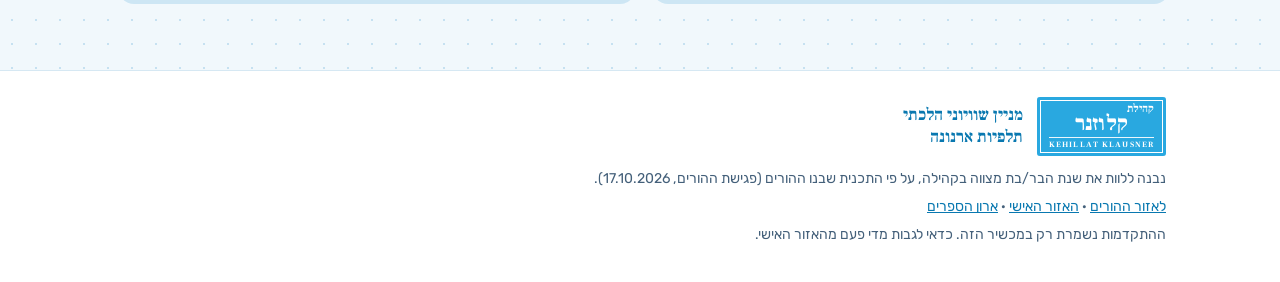
==== commit d8e6a3ae: "מפת הסידור צעד אחר צעד: חלק אחד בכל מסך ושאלה קצרה אחריו - מצב "צעד אחר צעד" (ברירת מחדל): כל חלק בת" ====
--- a/index.html
+++ b/index.html
@@ -66,6 +66,7 @@
   <script src="assets/js/data/taamim.js"></script>
   <script src="assets/js/data/course.js"></script>
   <script src="assets/js/data/siddur.js"></script>
+  <script src="assets/js/data/siddur-checks.js"></script>
   <script src="assets/js/views/home.js"></script>
   <script src="assets/js/views/journey.js"></script>
   <script src="assets/js/views/quests.js"></script>
--- a/assets/css/styles.css
+++ b/assets/css/styles.css
@@ -414,6 +414,9 @@
 .p-social { background: var(--teal-soft); color: var(--teal-deep); }
 .p-community { background: var(--pom-soft); color: var(--pom-deep); }
 .p-knowledge { background: var(--sky-soft); color: var(--sky-ink); }
+.next-step { background: var(--sky-soft); border: 2px solid var(--edge); box-shadow: 4px 4px 0 var(--edge); }
+.next-step h3 { margin: 4px 0 6px; }
+.next-step p { margin: 0 0 12px; }
 .weekly { position: relative; overflow: hidden; background: var(--marker-soft); border-color: var(--edge); }
 .weekly::before { content: "★"; position: absolute; inset-inline-end: 14px; top: 2px; font-size: 90px; line-height: 1; color: var(--marker); transform: rotate(14deg); }
 .weekly > * { position: relative; }
@@ -596,6 +599,9 @@
 .body-item { display: flex; gap: 12px; align-items: flex-start; }
 .body-item .e { font-size: 26px; width: 46px; height: 46px; border-radius: 12px; background: var(--marker-soft); display: grid; place-items: center; flex: none; border: 1.5px solid var(--line-2); }
 .blessing { font-family: var(--font-text); font-size: 1.45rem; line-height: 1.9; background: var(--card-2); border: 1.5px solid var(--line-2); border-radius: 14px; padding: 14px 18px; }
+.haft-after { margin-top: 12px; }
+.haft-after summary { cursor: pointer; font-weight: 700; color: var(--sky-deep); padding: 8px 0; }
+.haft-after h4 { margin: 12px 0 6px; }
 .blessing .resp { display: block; color: var(--sky-deep); font-size: .95em; }
 .blessing .resp::before { content: "הקהל: "; font-family: var(--font); font-size: .6em; font-weight: 700; }
 .steps { counter-reset: s; list-style: none; padding: 0; margin: 0; }
@@ -672,6 +678,22 @@
 .c-find { text-align: start; background: var(--card); border-radius: 12px; padding: 6px 10px; }
 .g-inline { font-family: var(--font-text); font-size: 1.4rem; line-height: 1; vertical-align: -.2em; }
 
+/* מפת הסידור – צעד אחר צעד */
+.tour-head { display: flex; flex-direction: column; align-items: center; gap: 6px; margin: 14px 0 10px; }
+.tour-head .overline { margin: 0; }
+.tour-dots { margin: 0; gap: 4px; }
+.tour-dots i { width: 16px; height: 7px; }
+.c-dots i.miss { background: var(--pom-2); }
+.tour-card { margin-bottom: 4px; }
+.tour-what { font-size: 1.1rem; line-height: 1.6; margin-bottom: 12px; }
+.tour-check { margin-top: 18px; }
+.opt--say { font-family: var(--font-text); font-size: 1.15rem; font-weight: 600; line-height: 1.5; }
+.tour-card #tourReveal:not(:empty) { margin-top: 12px; }
+@media (max-width: 640px) {
+  .tour-card .options { grid-template-columns: 1fr; }
+  .tour-what { font-size: 1.02rem; }
+}
+
 /* תרגול מהפרשה שלי */
 .practice-promo { position: relative; }
 .practice-promo .sticker { position: absolute; top: -12px; inset-inline-start: 16px; }
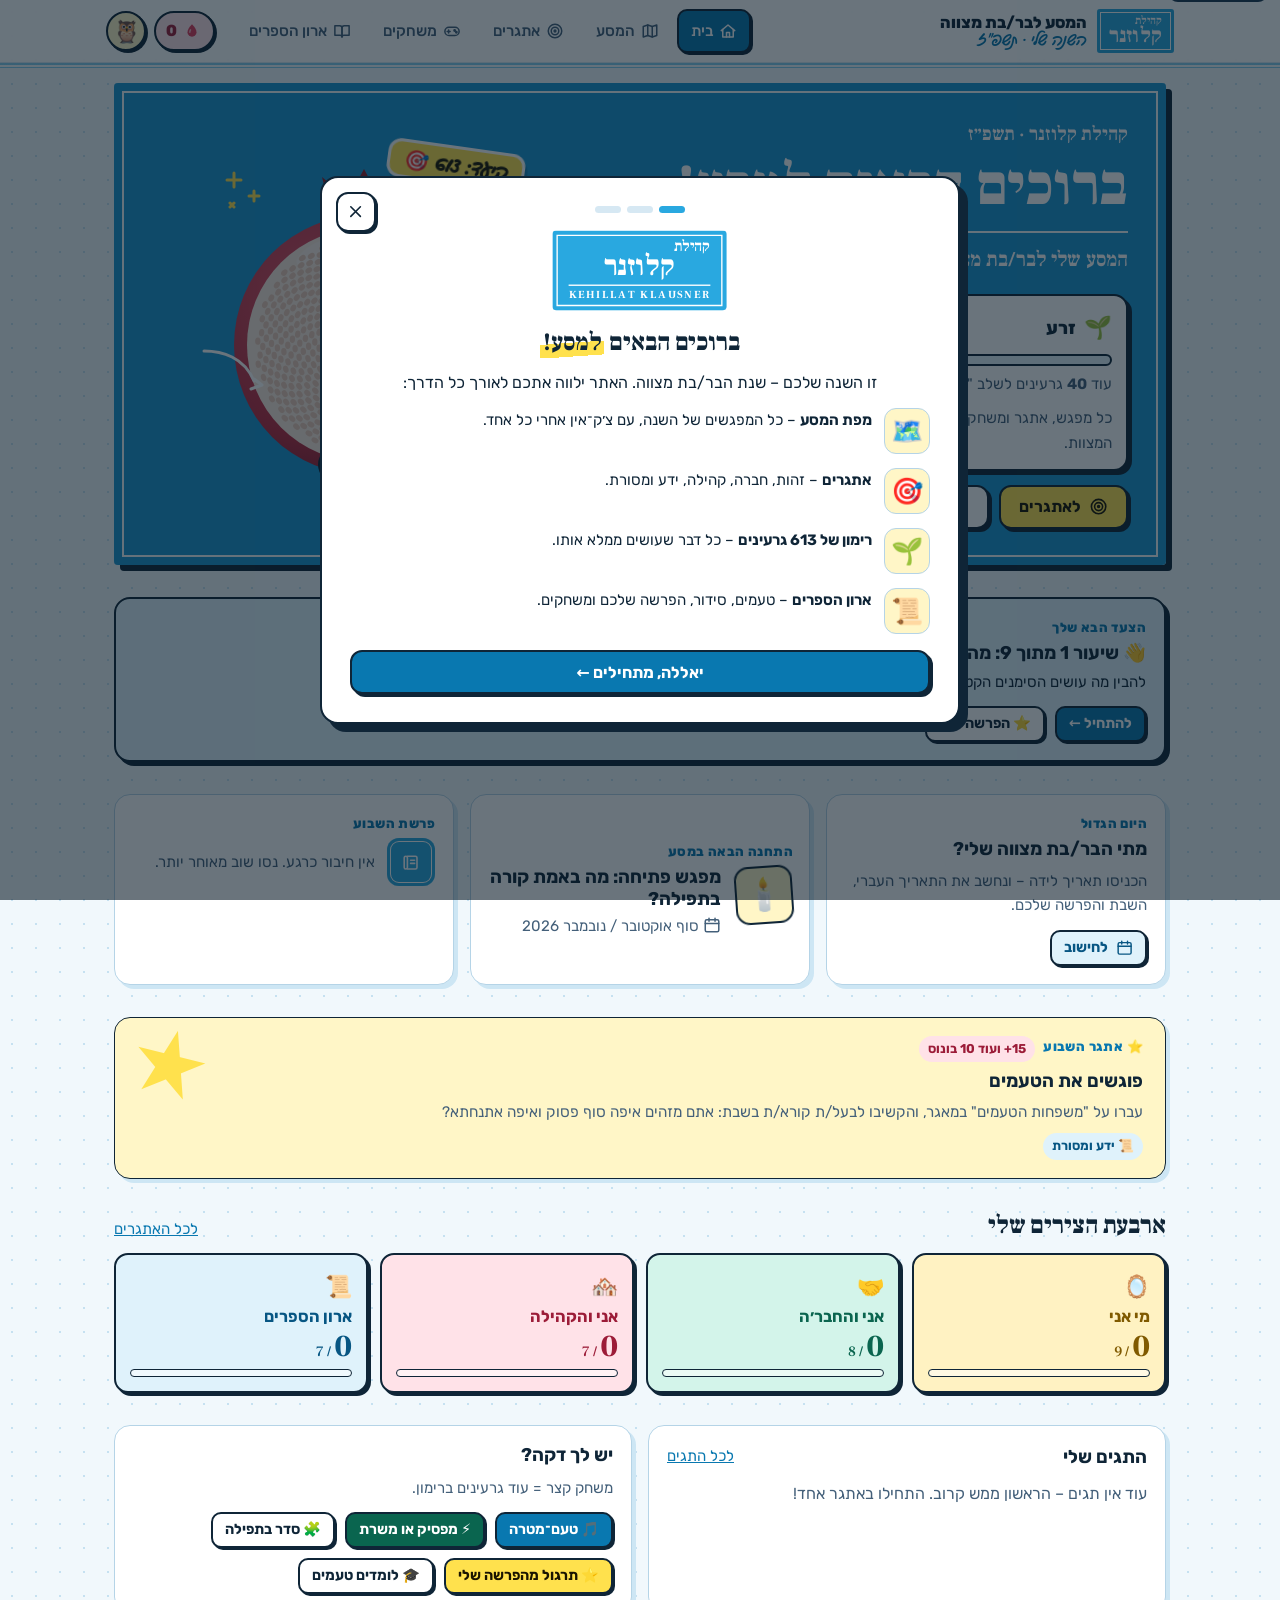
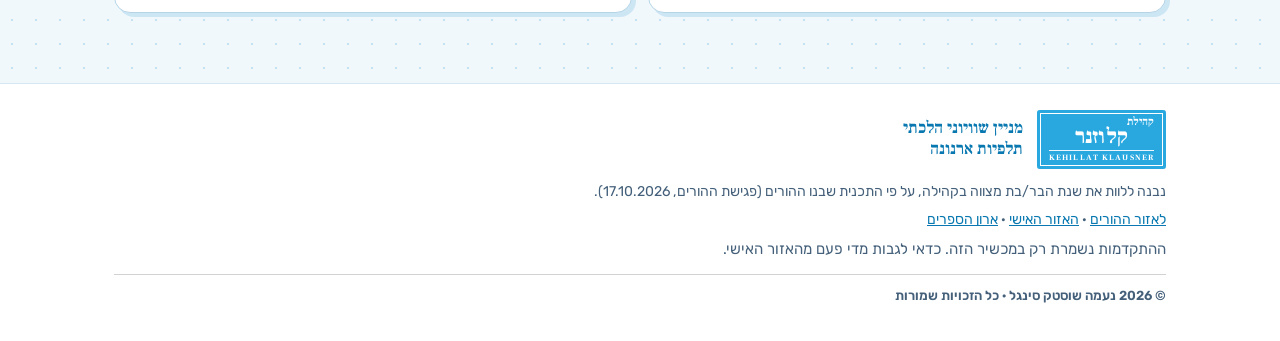
==== commit 37117587: "העולם של יותם: משחקים ומשימות בשפה של עולם הבלוקים, וזכויות יוצרים משחקים (התוכן – השאלות וההסברים –" ====
--- a/index.html
+++ b/index.html
@@ -5,6 +5,7 @@
   <meta name="viewport" content="width=device-width, initial-scale=1, viewport-fit=cover">
   <title>המסע לבר/בת מצווה · קהילת קלוזנר</title>
   <meta name="description" content="אתר מלווה לשנת הבר/בת מצווה בקהילת קלוזנר: מסע השנה, אתגרים, משחקים, טעמי המקרא, הסידור והפרשה שלי.">
+  <meta name="author" content="נעמה שוסטק סינגל">
   <meta name="theme-color" content="#29A8E0">
   <meta name="color-scheme" content="only light">
   <link rel="icon" href="assets/img/rimon.svg" type="image/svg+xml">
@@ -45,6 +46,7 @@
       <p>נבנה ללוות את שנת הבר/בת מצווה בקהילה, על פי התכנית שבנו ההורים (פגישת ההורים, 17.10.2026).</p>
       <p><a href="#/parents">לאזור ההורים</a> · <a href="#/me">האזור האישי</a> · <a href="#/library">ארון הספרים</a></p>
       <p class="muted small">ההתקדמות נשמרת רק במכשיר הזה. כדאי לגבות מדי פעם מהאזור האישי.</p>
+      <p class="copyright">© 2026 נעמה שוסטק סינגל · כל הזכויות שמורות</p>
     </div>
   </footer>
 
--- a/assets/css/styles.css
+++ b/assets/css/styles.css
@@ -25,7 +25,7 @@
   --card-shadow: #CDE6F4;
   --ink: #0F2537;
   --ink-2: #44607A;
-  --ink-3: #7A92A7;
+  --ink-3: #5F7A91;
   --line: #D6E8F3;
   --line-2: #B5D4E7;
   --edge: #0F2537;         /* קווי מתאר וצללים קשים */
@@ -61,6 +61,13 @@
   --font-text: 'Taamey Frank CLM', 'SBL Hebrew', 'Ezra SIL', 'Noto Serif Hebrew', 'Times New Roman', serif;
 
   --tabbar-h: 68px;
+
+  /* סולם גדלים אחד לכל האתר: שלוש רמות כותרות, גוף, וטקסט משני שעדיין קריא */
+  --fs-h1: clamp(1.75rem, 6vw, 2.4rem);   /* כותרת עמוד */
+  --fs-h2: clamp(1.3rem, 4.2vw, 1.55rem); /* כותרת קטע / כותרת של מסך בשלבים */
+  --fs-h3: 1.15rem;                       /* כותרת של כרטיס */
+  --fs-sm: .94rem;                        /* טקסט משני */
+  --fs-xs: .82rem;                        /* רק תגיות, כותרות־על ומקורות */
   /* עיצוב בהיר בלבד – כמו הלוגו. "only" מבקש מדפדפנים (כרום, סמסונג) לא להחשיך את האתר אוטומטית */
   color-scheme: only light;
 }
@@ -87,16 +94,17 @@
 a { color: var(--sky-deep); }
 h1, h2, h3, h4 { line-height: 1.2; margin: 0 0 .5em; font-weight: 700; }
 h1, h2 { font-family: var(--font-display); font-weight: 900; letter-spacing: -.005em; }
-h1 { font-size: clamp(1.9rem, 5.4vw, 2.7rem); }
-h2 { font-size: clamp(1.35rem, 3.4vw, 1.75rem); }
-h3 { font-size: 1.1rem; }
+h1 { font-size: var(--fs-h1); }
+h2, .c-title { font-size: var(--fs-h2); }
+h3, .station__title { font-size: var(--fs-h3); }
+h4 { font-size: 1rem; }
 p { margin: 0 0 .8em; }
 button, input, textarea, select { font: inherit; color: inherit; }
 :focus-visible { outline: 3px solid var(--sky); outline-offset: 2px; border-radius: 6px; }
 .muted { color: var(--ink-2); }
 .faint { color: var(--ink-3); }
-.small { font-size: .875rem; }
-.tiny { font-size: .78rem; }
+.small { font-size: var(--fs-sm); }
+.tiny { font-size: var(--fs-xs); }
 .center { text-align: center; }
 .hidden { display: none !important; }
 .sr-only { position: absolute; width: 1px; height: 1px; overflow: hidden; clip: rect(0 0 0 0); white-space: nowrap; }
@@ -220,7 +228,7 @@
   border-top: 2px solid var(--line-2);
   display: grid; grid-template-columns: repeat(5, 1fr);
 }
-.tabbar a { display: flex; flex-direction: column; align-items: center; justify-content: center; gap: 2px; text-decoration: none; color: var(--ink-3); font-size: .72rem; font-weight: 500; }
+.tabbar a { display: flex; flex-direction: column; align-items: center; justify-content: center; gap: 2px; text-decoration: none; color: var(--ink-3); font-size: .75rem; font-weight: 500; }
 .tabbar a svg { width: 24px; height: 24px; padding: 2px; border-radius: 10px; transition: background .2s, color .2s; }
 .tabbar a.active { color: var(--sky-deep); font-weight: 800; }
 .tabbar a.active svg { background: var(--marker); color: #1A1400; width: 46px; box-shadow: 0 0 0 2px var(--edge); }
@@ -276,7 +284,7 @@
 .section { margin-top: 32px; }
 .section-head { display: flex; align-items: end; justify-content: space-between; gap: 12px; margin-bottom: 12px; flex-wrap: wrap; }
 .section-head h2 { margin: 0; }
-.overline { display: block; font-size: .8rem; font-weight: 800; letter-spacing: .03em; color: var(--sky-deep); margin-bottom: 4px; }
+.overline { display: block; font-size: var(--fs-xs); font-weight: 800; letter-spacing: .03em; color: var(--sky-deep); margin-bottom: 4px; }
 .page-head { margin: 8px 0 20px; }
 .page-head h1 { display: inline; background: linear-gradient(176deg, transparent 55%, var(--marker) 55% 92%, transparent 92%); padding: 0 .1em; -webkit-box-decoration-break: clone; box-decoration-break: clone; }
 .page-head h1 + p, .page-head p { color: var(--ink-2); max-width: 62ch; font-size: 1.04rem; margin-top: 12px; }
@@ -292,7 +300,7 @@
 }
 .chip:hover { color: var(--ink); border-color: var(--edge); }
 .chip[aria-pressed="true"], .chip.active { background: var(--marker); border-color: var(--edge); color: #1A1400; box-shadow: 2px 2px 0 var(--edge); }
-.tag { display: inline-flex; align-items: center; gap: 5px; padding: 3px 9px; border-radius: 999px; font-size: .76rem; font-weight: 700; background: var(--bg-2); color: var(--ink-2); white-space: nowrap; }
+.tag { display: inline-flex; align-items: center; gap: 5px; padding: 3px 9px; border-radius: 999px; font-size: .8rem; font-weight: 700; background: var(--bg-2); color: var(--ink-2); white-space: nowrap; }
 .tag--identity { background: var(--honey-soft); color: var(--honey-deep); }
 .tag--social { background: var(--teal-soft); color: var(--teal-deep); }
 .tag--community { background: var(--pom-soft); color: var(--pom-deep); }
@@ -463,8 +471,8 @@
 .station--future .station__node { border-style: dashed; opacity: .75; box-shadow: none; }
 .station__card { padding: 14px 16px; cursor: pointer; text-align: start; width: 100%; font: inherit; color: inherit; }
 .station--done .station__card { padding-top: 16px; }
-.station__when { font-size: .8rem; font-weight: 800; color: var(--sky-deep); display: flex; align-items: center; gap: 6px; }
-.station__title { font-weight: 800; font-size: 1.05rem; margin: 2px 0 6px; padding-inline-end: 0; }
+.station__when { font-size: .88rem; font-weight: 800; color: var(--sky-deep); display: flex; align-items: center; gap: 6px; }
+.station__title { font-weight: 800; margin: 2px 0 6px; padding-inline-end: 0; }
 .station--done .station__title { padding-inline-end: 64px; }
 .station__tags { display: flex; gap: 6px; flex-wrap: wrap; }
 .station--me .station__card { background: var(--marker-soft); border-color: var(--edge); }
@@ -508,7 +516,7 @@
 .rank-ladder { display: grid; gap: 10px; }
 .rank-row { display: grid; grid-template-columns: 110px 1fr; gap: 10px; align-items: center; }
 .rank-row__label { font-weight: 800; font-size: .95rem; display: flex; flex-direction: column; line-height: 1.2; }
-.rank-row__label small { font-weight: 400; color: var(--ink-3); font-size: .75rem; }
+.rank-row__label small { font-weight: 400; color: var(--ink-2); font-size: var(--fs-sm); }
 .rank-row__items { display: flex; flex-wrap: wrap; gap: 6px; }
 .rank-pill { display: inline-flex; align-items: center; gap: 6px; border-radius: 999px; padding: 3px 12px 3px 6px; font-size: .9rem; font-weight: 700; border: 1.5px solid currentColor; cursor: pointer; font-family: var(--font); }
 .rank-pill .g { font-family: var(--font-text); font-size: 1.9rem; line-height: 1; width: 34px; height: 30px; text-align: center; overflow: visible; }
@@ -519,7 +527,7 @@
 .r-servant { background: var(--sky-soft); color: var(--sky-ink); }
 .taam-card { display: grid; grid-template-columns: 74px 1fr; gap: 14px; align-items: center; cursor: pointer; text-align: start; width: 100%; font: inherit; color: inherit; transition: transform .12s, box-shadow .12s, border-color .12s; }
 .taam-glyph { width: 74px; height: 74px; border-radius: 14px; display: grid; place-items: center; font-family: var(--font-text); font-size: 2.8rem; line-height: 1; border: 2px solid currentColor; }
-.taam-card h3 { margin: 0 0 2px; font-size: 1.08rem; }
+.taam-card h3 { margin: 0 0 2px; }
 .taam-card .ex { font-family: var(--font-text); font-size: 1.35rem; }
 .taam-big { text-align: center; margin: 6px 0 12px; }
 .taam-big .glyph { font-family: var(--font-text); font-size: 5rem; line-height: 1.1; display: block; }
@@ -571,7 +579,7 @@
 .tl-item details[open] { border-color: var(--edge); }
 .tl-item summary { list-style: none; cursor: pointer; padding: 14px 16px; display: flex; justify-content: space-between; gap: 10px; align-items: center; }
 .tl-item summary::-webkit-details-marker { display: none; }
-.tl-item summary h3 { margin: 0; font-size: 1.05rem; }
+.tl-item summary h3 { margin: 0; }
 .tl-item summary p { margin: 2px 0 0; color: var(--ink-2); font-size: .92rem; }
 .tl-item summary .chev { transition: transform .2s; color: var(--ink-3); flex: none; }
 .tl-item details[open] summary .chev { transform: rotate(-90deg); }
@@ -579,7 +587,7 @@
 .words { display: grid; gap: 6px; margin: 4px 0 12px; }
 .words__line { display: grid; grid-template-columns: 150px 1fr; gap: 10px; align-items: baseline; padding: 6px 12px; border-radius: 10px; background: var(--card-2); border: 1.5px solid var(--line); }
 .words__line--all { background: var(--sky-soft); border-color: #9FD6F0; border-color: color-mix(in srgb, var(--sky) 45%, transparent); }
-.words__who { font-size: .8rem; font-weight: 700; color: var(--ink-2); }
+.words__who { font-size: .88rem; font-weight: 700; color: var(--ink-2); }
 .words__line--all .words__who { color: var(--sky-ink); }
 .words__text { font-family: var(--font-text); font-size: 1.25rem; line-height: 1.7; }
 .words__line--all .words__text { color: var(--sky-ink); font-weight: 700; }
@@ -652,7 +660,6 @@
 .c-dots i.quiz { width: auto; height: auto; background: none; font-style: normal; opacity: .5; }
 .c-dots i.quiz.on { opacity: 1; box-shadow: none; }
 .c-stage { min-height: 260px; }
-.c-title { font-size: clamp(1.35rem, 4.5vw, 1.75rem); }
 .c-text { font-size: 1.08rem; line-height: 1.7; margin-bottom: 12px; }
 .c-list { margin: 8px 0 0; padding-inline-start: 20px; }
 .c-list li { margin-bottom: 6px; }
@@ -688,7 +695,19 @@
 .tour-what { font-size: 1.1rem; line-height: 1.6; margin-bottom: 12px; }
 .tour-check { margin-top: 18px; }
 .opt--say { font-family: var(--font-text); font-size: 1.15rem; font-weight: 600; line-height: 1.5; }
-.tour-card #tourReveal:not(:empty) { margin-top: 12px; }
+.tour-card #tourAfter:not(:empty) { margin-top: 12px; }
+.tour-card [hidden] { display: none !important; }
+#tour { scroll-margin-top: 76px; } /* שהשורה "חלק X מתוך Y" לא תיכנס מתחת לכותרת הדביקה */
+.tour-title { display: flex; flex-wrap: wrap; align-items: baseline; justify-content: space-between; gap: 4px 10px; margin-bottom: 8px; }
+.tour-title .c-title { margin: 0; }
+.tour-sub { font-size: var(--fs-xs); font-weight: 800; color: var(--sky-deep); background: var(--sky-soft); border-radius: 999px; padding: 2px 10px; white-space: nowrap; }
+.tour-go { display: flex; flex-direction: column; align-items: flex-start; gap: 6px; margin-top: 16px; }
+.tour-tap { font-size: 1.45rem; line-height: 2.1; }
+.tour-marked { padding: 6px 10px 8px; background: var(--card); border-radius: 10px; border: 1.5px solid var(--line); }
+.tour-again { margin-top: 12px; }
+.tour-again summary { cursor: pointer; font-weight: 700; color: var(--sky-deep); }
+.tour-again[open] summary { margin-bottom: 8px; }
+.note .btn { margin-inline-start: 4px; vertical-align: middle; }
 @media (max-width: 640px) {
   .tour-card .options { grid-template-columns: 1fr; }
   .tour-what { font-size: 1.02rem; }
@@ -723,7 +742,7 @@
   background: var(--marker); border: 4px solid #fff; box-shadow: 0 0 0 2px var(--edge), 4px 5px 0 2px var(--edge); transform: rotate(-8deg);
   animation: pop .55s cubic-bezier(.2, 1.6, .4, 1);
 }
-.notice-big h2 { text-align: center; font-size: clamp(1.8rem, 6.5vw, 2.5rem); padding: 0 !important; margin-bottom: 14px; }
+.notice-big h2 { text-align: center; font-size: var(--fs-h1); padding: 0 !important; margin-bottom: 14px; }
 .notice-big__found { text-align: center; padding: 14px 16px; margin-bottom: 14px; font-size: 1.1rem; font-weight: 700; background: var(--sky-deep); box-shadow: inset 0 0 0 6px var(--sky-deep), inset 0 0 0 8px #fff; }
 .notice-big__found b { font-family: var(--font-display); font-size: 1.7rem; font-weight: 900; }
 .notice-big__lead { font-size: 1.2rem; line-height: 1.5; text-align: center; background: var(--marker-soft); border-radius: 12px; padding: 12px 14px; }
@@ -799,7 +818,7 @@
 .avatar-pick button[aria-pressed="true"] { border-color: var(--edge); background: var(--marker); box-shadow: 2px 2px 0 var(--edge); }
 .journal-entry { border-inline-start: 4px solid var(--marker); padding: 6px 14px; margin-bottom: 12px; background: var(--card); border-radius: 0 10px 10px 0; }
 .journal-entry .when { font-size: .78rem; color: var(--ink-3); }
-.journal-entry h4 { margin: 0 0 2px; font-size: .98rem; }
+.journal-entry h4 { margin: 0 0 2px; }
 .journal-entry p { white-space: pre-wrap; margin: 0; font-family: var(--font-hand); font-size: 1.25rem; line-height: 1.35; }
 .album { display: grid; grid-template-columns: repeat(2, 1fr); gap: 14px; }
 @media (min-width: 760px) { .album { grid-template-columns: repeat(4, 1fr); } }
@@ -815,7 +834,7 @@
 .capsule { border-radius: 4px; padding: 24px 22px; }
 .capsule .field > span, .capsule .small { color: #fff; }
 .capsule .small.muted { color: #fff; opacity: .95; }
-.capsule h3 { font-family: var(--font-display); font-size: 1.5rem; font-weight: 900; }
+.capsule h3 { font-family: var(--font-display); font-size: var(--fs-h2); font-weight: 900; }
 .capsule .btn { background: var(--marker); color: #1A1400; }
 .capsule--sealed { text-align: center; }
 .capsule--sealed .lock { font-size: 54px; }
@@ -833,7 +852,7 @@
 .principle { display: flex; gap: 12px; align-items: flex-start; }
 .principle .ico { width: 44px; height: 44px; border-radius: 12px; display: grid; place-items: center; background: var(--sky); color: #fff; flex: none; box-shadow: inset 0 0 0 3px var(--sky), inset 0 0 0 4px #fff; }
 .principle .ico svg { width: 22px; height: 22px; }
-.principle h3 { margin: 0 0 2px; font-size: 1rem; }
+.principle h3 { margin: 0 0 2px; }
 .principle p { margin: 0; color: var(--ink-2); font-size: .94rem; }
 
 /* הרשמה */
@@ -848,7 +867,7 @@
 
 .empty { text-align: center; padding: 26px 16px; color: var(--ink-2); }
 .empty .e { font-size: 40px; }
-.note { background: var(--card); border: 2px dashed var(--line-2); border-radius: 12px; padding: 12px 14px; font-size: .92rem; color: var(--ink-2); }
+.note { background: var(--card); border: 2px dashed var(--line-2); border-radius: 12px; padding: 12px 14px; font-size: var(--fs-sm); color: var(--ink-2); }
 .loading { display: inline-flex; gap: 6px; align-items: center; color: var(--ink-2); }
 .loading::before { content: ""; width: 16px; height: 16px; border-radius: 50%; border: 2.5px solid var(--line-2); border-top-color: var(--sky-deep); animation: spin .8s linear infinite; }
 @keyframes spin { to { transform: rotate(360deg); } }
@@ -857,6 +876,11 @@
    טלפון
    ========================================================= */
 * { -webkit-tap-highlight-color: transparent; }
+/* טקסט עזר שחשוב לקרוא – לא קטן מדי */
+.field small, .album-card small { font-size: var(--fs-sm); }
+.album-card p { font-size: var(--fs-sm); }
+.badge b { font-size: .88rem; }
+.c-glyph small { font-size: .8rem; }
 a, button, [role="button"], summary { touch-action: manipulation; }
 .modal { max-height: 92dvh; }
 .logo small { font-size: .7rem; }
@@ -887,12 +911,11 @@
   .hero .rimon-count { bottom: -6px; }
   .hero .rimon-count strong { font-size: .78rem; padding: 1px 8px; box-shadow: 2px 2px 0 var(--edge); }
   .hero .level-card { padding: 12px; }
-  .hero .level-card p { font-size: .9rem; }
+  .hero .level-card p { font-size: var(--fs-sm); }
   .hero .btn-row .btn { flex: 1; white-space: nowrap; padding: 10px 12px; }
 }
 
 @media (max-width: 640px) {
-  body { font-size: 15.5px; }
   .page { padding: 14px 0 30px; }
   .section { margin-top: 24px; }
   .card { padding: 15px; }
@@ -904,7 +927,7 @@
   .taam-grid { grid-template-columns: 1fr 1fr; gap: 10px; }
   .taam-grid .taam-card { grid-template-columns: 1fr; justify-items: center; text-align: center; gap: 6px; padding: 12px 8px; }
   .taam-grid .taam-glyph { width: 60px; height: 60px; font-size: 2.2rem; }
-  .taam-grid .taam-card h3 { font-size: .98rem; }
+  .taam-grid .taam-card h3 { font-size: 1.05rem; }
   .taam-grid .taam-card h3 .faint, .taam-grid .taam-card .small { display: none; }
   .taam-grid .taam-card .ex { font-size: 1.2rem; }
   .rank-row { grid-template-columns: 1fr; gap: 6px; }
@@ -920,7 +943,6 @@
   .game-q .glyph { font-size: 4.5rem; }
   .opt { padding: 13px 8px; font-size: 1rem; }
   .modal { padding: 20px 16px calc(20px + env(safe-area-inset-bottom)); }
-  .notice-big h2 { font-size: 1.6rem; }
   .notice-big__lead { font-size: 1.05rem; }
 }
 
@@ -939,3 +961,25 @@
   body { background: #fff; padding: 0; }
   .card { box-shadow: none; }
 }
+
+/* ---------- סימני תנועה מעל המילים (מפת הסידור) ---------- */
+.moves { display: grid; gap: 8px; margin: 4px 0 12px; }
+.mv-line { padding: 6px 12px 10px; border-radius: 10px; background: var(--card-2); border: 1.5px solid var(--line); }
+.mv-line__label { display: block; font-size: var(--fs-xs); font-weight: 700; color: var(--ink-2); margin-bottom: 2px; }
+.mv { display: flex; flex-wrap: wrap; align-items: flex-end; column-gap: .34em; row-gap: 6px; font-family: var(--font-text); font-size: 1.25rem; line-height: 1.45; }
+.mv__u { display: inline-flex; flex-direction: column; align-items: center; }
+.mv__m { display: flex; align-items: flex-end; justify-content: center; font-family: var(--font); }
+.mv__m:empty { display: none; }
+.mv__m b {
+  display: inline-block; font-size: 1.05rem; line-height: 1.35; font-weight: 400; padding: 1px 7px; margin-bottom: 3px;
+  background: #fff; color: var(--ink); border: 1.5px solid var(--edge); border-radius: 999px; box-shadow: 1.5px 1.5px 0 var(--edge);
+  white-space: nowrap;
+}
+.mv__u--on .mv__w { background: linear-gradient(transparent 58%, var(--marker) 58%, var(--marker) 92%, transparent 92%); padding: 0 1px; }
+.mv__u--solo .mv__w { font-family: var(--font); font-size: var(--fs-xs); font-weight: 700; color: var(--ink-2); line-height: 1.9rem; }
+.mv-key { display: flex; flex-wrap: wrap; gap: 4px 12px; font-size: var(--fs-xs); color: var(--ink-2); margin-top: 2px; }
+.mv-key b { display: inline-block; min-width: 1.6em; text-align: center; padding: 0 4px; margin-left: 3px; background: #fff; border: 1px solid var(--line-2); border-radius: 999px; color: var(--ink); }
+.words__line--all .mv__u--on .mv__w { color: var(--sky-ink); }
+
+/* זכויות יוצרים בתחתית */
+.site-footer .copyright { margin-top: 12px; padding-top: 10px; border-top: 1px solid currentColor; border-top-color: rgba(127, 127, 127, .35); font-size: .82rem; font-weight: 600; }
